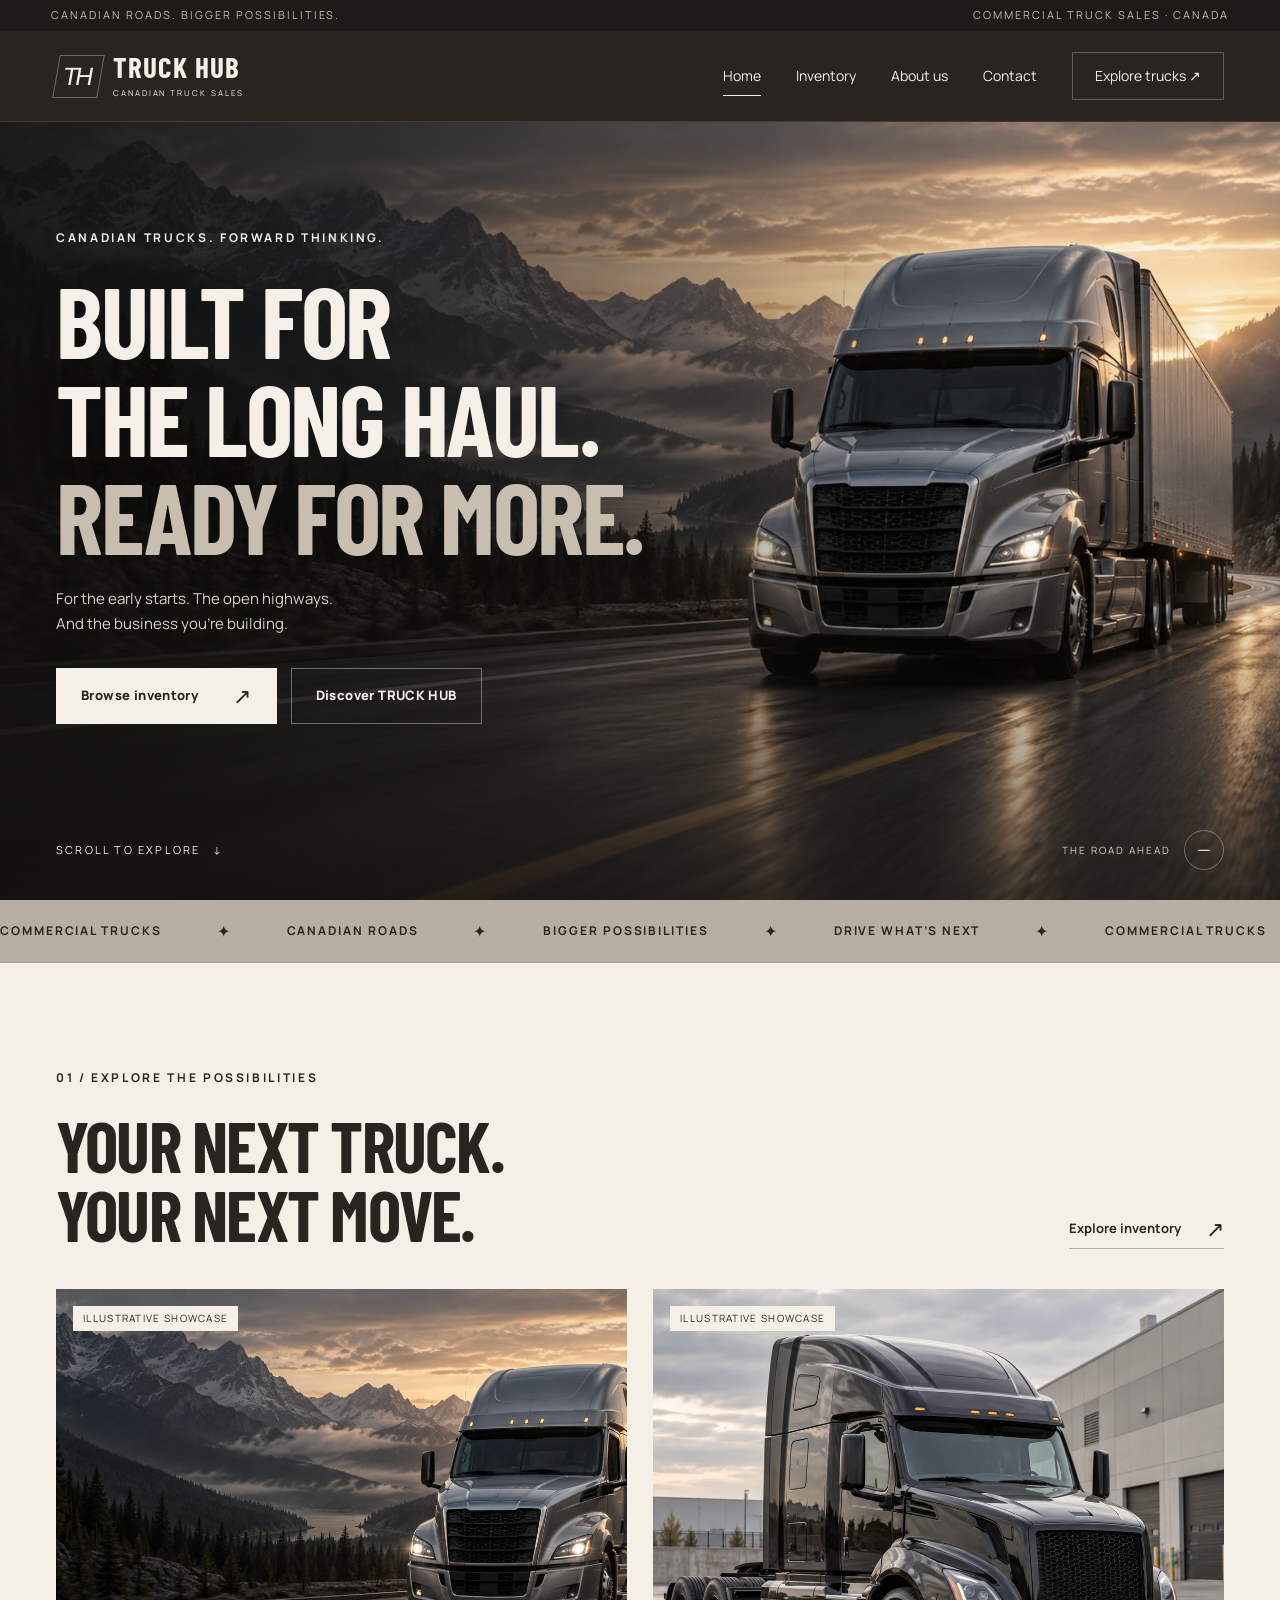
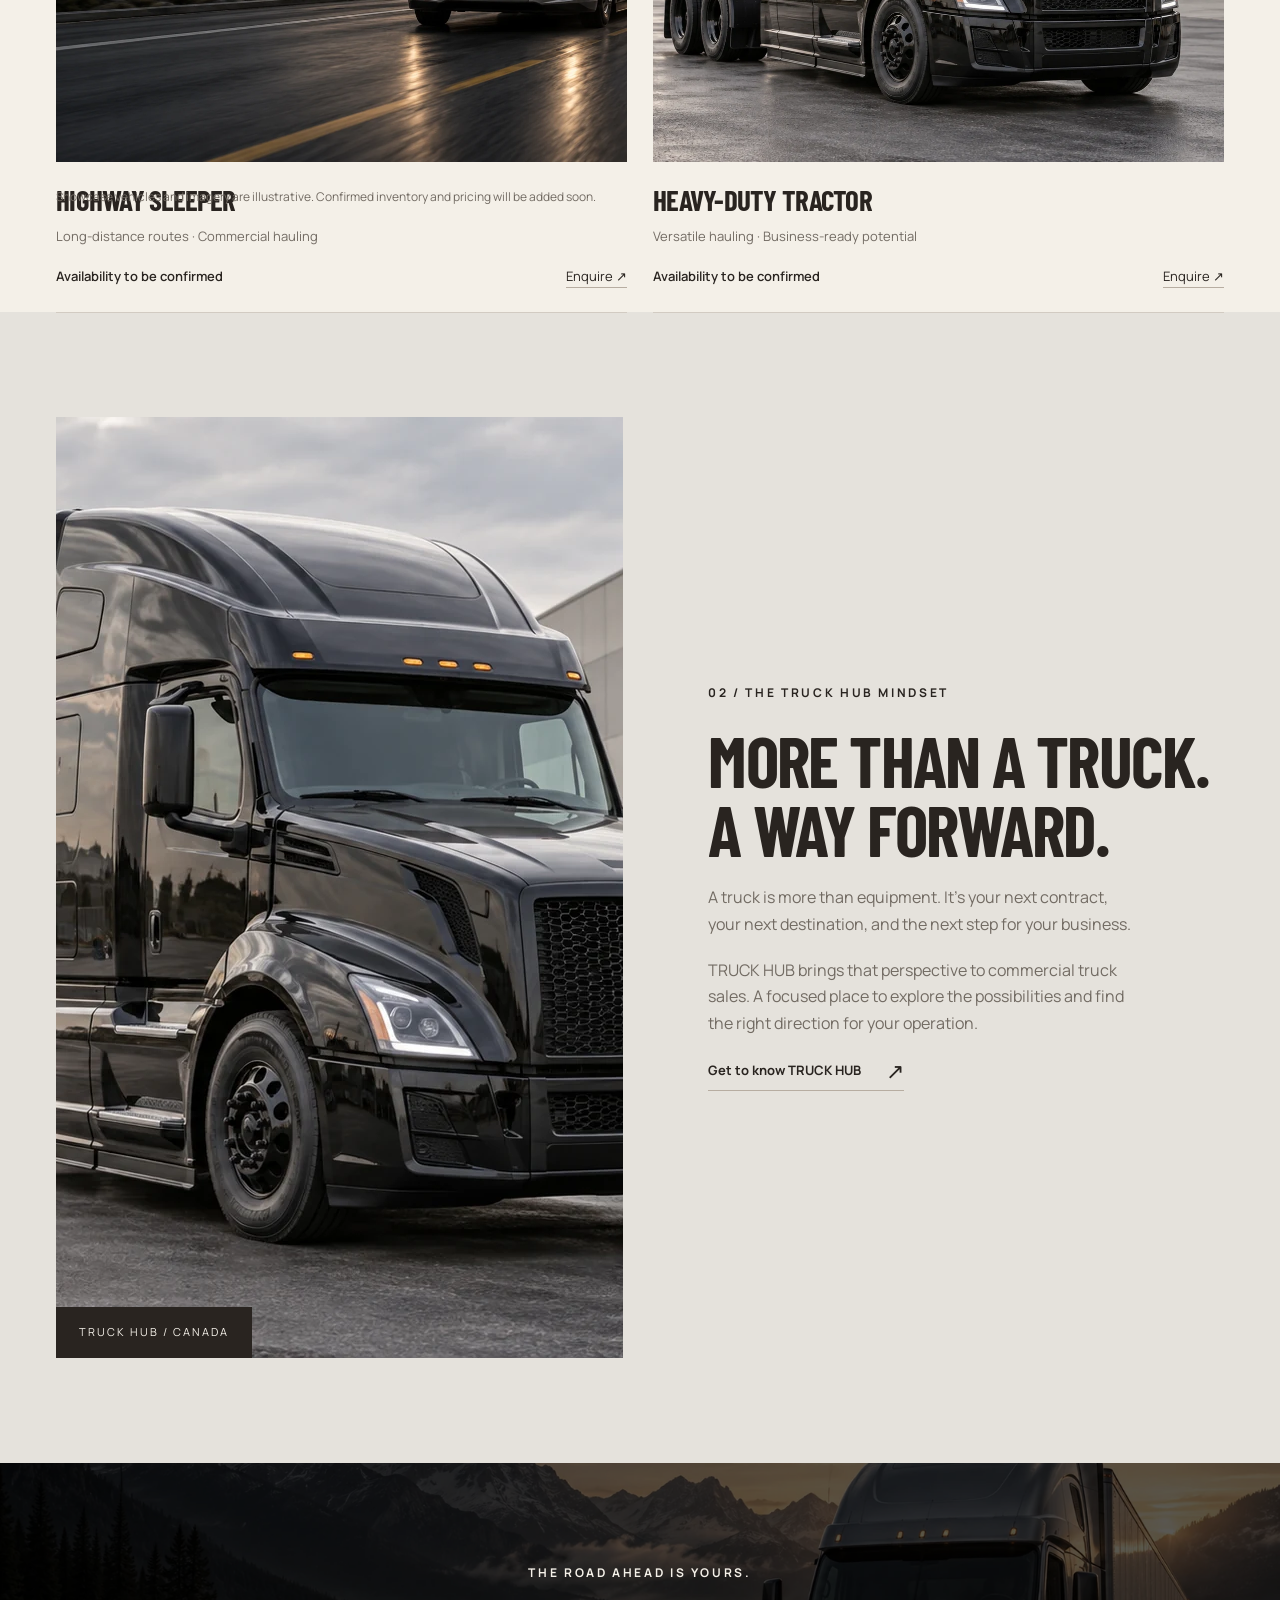
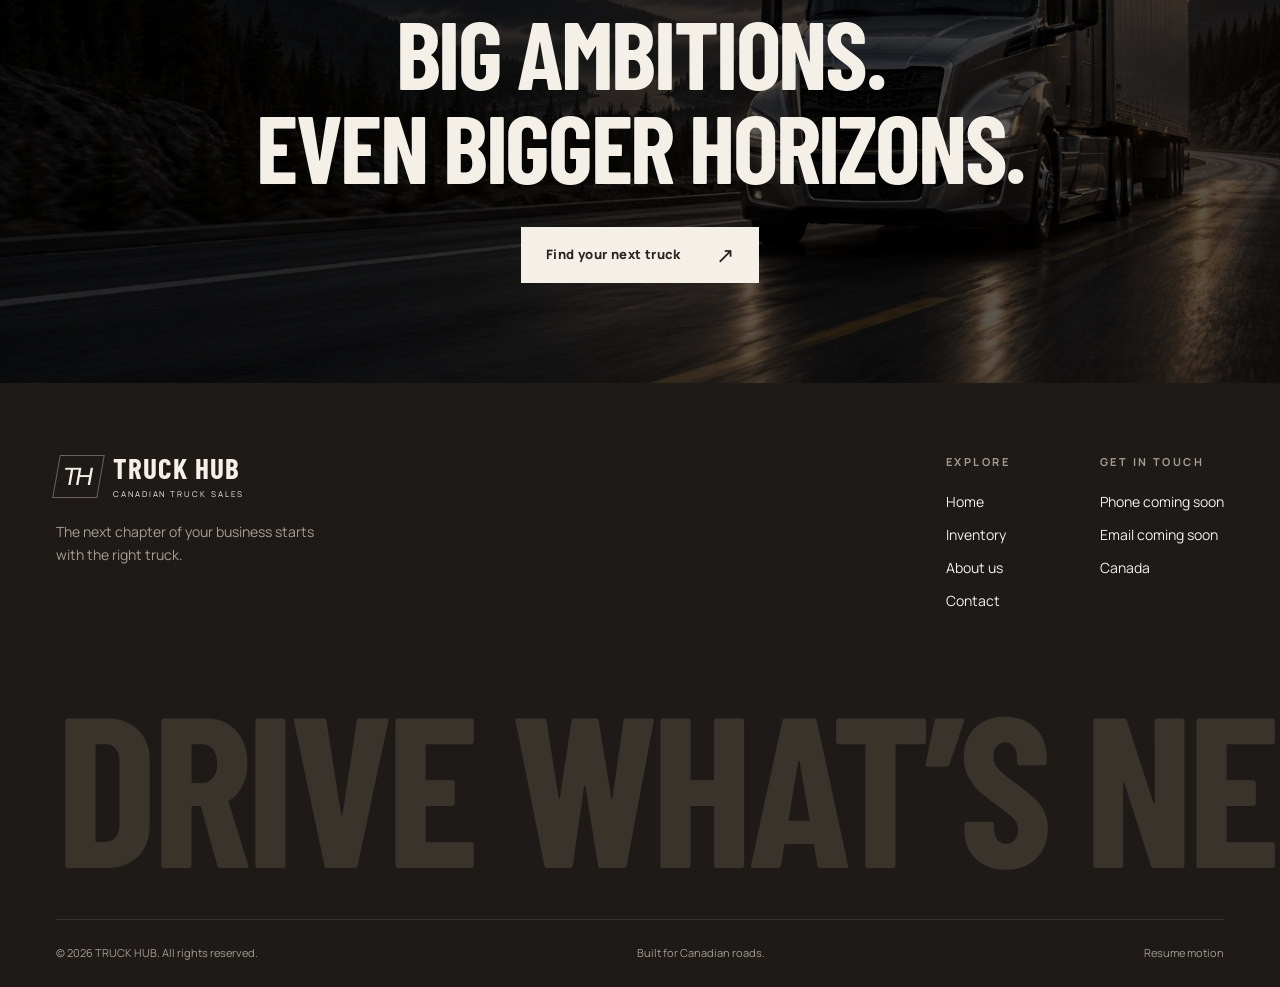
==== index.html @ 4e47bf0e "Add files via upload" ====
<!doctype html><html lang="en-CA"><head><meta charset="utf-8"><meta name="viewport" content="width=device-width,initial-scale=1"><meta name="theme-color" content="#292420"><meta name="description" content="TRUCK HUB — Canadian commercial truck sales. Explore trucks for your next chapter on the road."><title>Built for the long haul | TRUCK HUB Canada</title><link rel="icon" href="assets/favicon.svg" type="image/svg+xml"><link rel="stylesheet" href="assets/styles.css"><script src="assets/config.js" defer></script><script src="assets/app.js" defer></script></head><body><a class="skip" href="#main">Skip to content</a><div class="topbar"><span>Canadian roads. Bigger possibilities.</span><span>Commercial truck sales · Canada</span></div><header class="site-header"><div class="wrap nav-inner"><a href="index.html" class="logo" aria-label="TRUCK HUB home"><span class="monogram" aria-hidden="true">TH</span><span><span class="brand-name">TRUCK HUB</span><span class="brand-caption">CANADIAN TRUCK SALES</span></span></a><nav class="desktop-nav" aria-label="Main navigation"><a href="index.html" aria-current="page">Home</a><a href="inventory.html">Inventory</a><a href="about.html">About us</a><a href="contact.html">Contact</a><a class="nav-cta" href="inventory.html">Explore trucks <span aria-hidden="true">↗</span></a></nav><button class="menu-toggle" aria-expanded="false" aria-controls="mobile-nav">Menu ☰</button><nav id="mobile-nav" class="mobile-nav" aria-label="Mobile navigation"><a href="index.html" aria-current="page">Home</a><a href="inventory.html">Inventory</a><a href="about.html">About us</a><a href="contact.html">Contact</a></nav></div></header><main id="main"><section class="hero" aria-label="TRUCK HUB cinematic showcase"><div class="hero-media"><img class="hero-poster" src="assets/hero.webp" alt="" fetchpriority="high" width="1672" height="941"><video id="hero-video" class="hero-video" autoplay muted loop playsinline preload="none" poster="assets/hero.webp" data-src="assets/truck-hero.mp4" aria-label="Commercial truck driving along a mountain highway"></video></div><div class="wrap hero-content"><span class="eyebrow">Canadian trucks. Forward thinking.</span><h1>Built for<br>the long haul.<span>Ready for more.</span></h1><p class="hero-copy">For the early starts. The open highways.<br>And the business you’re building.</p><div class="actions"><a href="inventory.html" class="btn light">Browse inventory <span class="arrow" aria-hidden="true">↗</span></a><a href="about.html" class="btn outline">Discover TRUCK HUB</a></div></div><div class="wrap hero-bottom"><a href="#inventory" class="caption">Scroll to explore &nbsp; ↓</a><div class="slider-controls"><span class="video-caption">THE ROAD AHEAD</span><button class="round" id="pause-video" aria-label="Pause hero video" aria-pressed="false">Ⅱ</button></div></div></section><div class="ticker" aria-label="Commercial trucks. Canadian roads. Your next chapter."><div class="ticker-track" aria-hidden="true"><span>Commercial trucks <b>✦</b> Canadian roads <b>✦</b> Bigger possibilities <b>✦</b> Drive what’s next <b>✦</b></span><span>Commercial trucks <b>✦</b> Canadian roads <b>✦</b> Bigger possibilities <b>✦</b> Drive what’s next <b>✦</b></span><span>Commercial trucks <b>✦</b> Canadian roads <b>✦</b> Bigger possibilities <b>✦</b> Drive what’s next <b>✦</b></span><span>Commercial trucks <b>✦</b> Canadian roads <b>✦</b> Bigger possibilities <b>✦</b> Drive what’s next <b>✦</b></span></div></div><section class="section" id="inventory"><div class="wrap"><div class="section-heading reveal"><div><span class="eyebrow">01 / Explore the possibilities</span><h2>Your next truck.<br>Your next move.</h2></div><a class="text-link" href="inventory.html">Explore inventory <span class="arrow">↗</span></a></div><div class="cards home-cards"><article class="truck-card reveal" data-type="sleeper"><a href="contact.html?interest=sleeper" class="card-photo" aria-label="Enquire about Highway sleeper"><img src="assets/hero.webp" alt="Illustrative highway sleeper" loading="lazy" width="1672" height="941"><span class="card-badge">Illustrative showcase</span></a><div class="card-content"><h3>Highway sleeper</h3><p>Long-distance routes · Commercial hauling</p><div class="card-foot"><strong>Availability to be confirmed</strong><a href="contact.html?interest=sleeper">Enquire <span aria-hidden="true">↗</span></a></div></div></article><article class="truck-card reveal" data-type="tractor"><a href="contact.html?interest=tractor" class="card-photo" aria-label="Enquire about Heavy-duty tractor"><img src="assets/yard.webp" alt="Illustrative heavy-duty tractor" loading="lazy" width="1672" height="941"><span class="card-badge">Illustrative showcase</span></a><div class="card-content"><h3>Heavy-duty tractor</h3><p>Versatile hauling · Business-ready potential</p><div class="card-foot"><strong>Availability to be confirmed</strong><a href="contact.html?interest=tractor">Enquire <span aria-hidden="true">↗</span></a></div></div></article></div><p class="note">Showcase vehicles and imagery are illustrative. Confirmed inventory and pricing will be added soon.</p></div></section><section class="section story"><div class="wrap story-grid"><div class="story-image reveal"><img src="assets/yard.webp" alt="Black commercial tractor in a Canadian industrial setting" loading="lazy" width="1672" height="941"><span class="vertical-label">TRUCK HUB / CANADA</span></div><div class="story-copy reveal"><span class="eyebrow">02 / The TRUCK HUB mindset</span><h2>More than a truck.<br>A way forward.</h2><p>A truck is more than equipment. It’s your next contract, your next destination, and the next step for your business.</p><p>TRUCK HUB brings that perspective to commercial truck sales. A focused place to explore the possibilities and find the right direction for your operation.</p><a href="about.html" class="text-link">Get to know TRUCK HUB <span class="arrow">↗</span></a></div></div></section><section class="statement"><img src="assets/hero.webp" alt="" loading="lazy" width="1672" height="941"><div class="wrap statement-content reveal"><span class="eyebrow">The road ahead is yours.</span><h2>Big ambitions.<br>Even bigger horizons.</h2><a href="inventory.html" class="btn light">Find your next truck <span class="arrow" aria-hidden="true">↗</span></a></div></section></main><footer class="site-footer"><div class="wrap"><div class="footer-top"><div class="footer-brand"><a href="index.html" class="logo" aria-label="TRUCK HUB home"><span class="monogram" aria-hidden="true">TH</span><span><span class="brand-name">TRUCK HUB</span><span class="brand-caption">CANADIAN TRUCK SALES</span></span></a><p>The next chapter of your business starts with the right truck.</p></div><div class="footer-links"><div><span class="eyebrow">Explore</span><a href="index.html" aria-current="page">Home</a><a href="inventory.html">Inventory</a><a href="about.html">About us</a><a href="contact.html">Contact</a></div><div><span class="eyebrow">Get in touch</span><span data-contact="phone">Phone coming soon</span><span data-contact="email">Email coming soon</span><span>Canada</span></div></div></div><div class="footer-wordmark" aria-hidden="true">DRIVE WHAT’S NEXT.</div><div class="footer-bottom"><span>© 2026 TRUCK HUB. All rights reserved.</span><span>Built for Canadian roads.</span><button class="motion-setting" type="button" style="background:none;border:0;color:inherit;padding:0;font:inherit;cursor:pointer" aria-pressed="false">Pause motion</button></div></div></footer><button class="back-top" aria-label="Back to top">↑</button></body></html>
---- assets/styles.css ----
@import url('https://fonts.googleapis.com/css2?family=Barlow+Condensed:wght@500;600;700;800&family=Manrope:wght@400;500;600;700;800&display=swap');
:root{--cream:#f4f0e8;--greige:#b7ada1;--dark:#292420;--black:#1d1a17;--grey:#e5e2dc;--muted:#726b63;--line:#d2cbc2}*{box-sizing:border-box}html{scroll-behavior:smooth;scroll-padding-top:90px}body{margin:0;background:var(--cream);color:var(--dark);font:16px/1.65 Manrope,Arial,sans-serif}body.menu-open{overflow:hidden}a{color:inherit;text-decoration:none}button,input,select{font:inherit}button,a,select{ -webkit-tap-highlight-color:transparent}button{cursor:pointer}img{display:block;width:100%;object-fit:cover}::selection{background:var(--greige);color:var(--black)}:focus-visible{outline:3px solid #a98b61;outline-offset:5px}.skip{position:fixed;top:-80px;z-index:100;background:var(--cream);padding:15px}.skip:focus{top:0}.wrap{max-width:1440px;width:calc(100% - 112px);margin:auto}.eyebrow{text-transform:uppercase;letter-spacing:.22em;font-size:12px;font-weight:700;display:block;margin-bottom:23px}.display,h1,h2,h3{font-family:'Barlow Condensed','Arial Narrow',Impact,sans-serif;line-height:.98;font-weight:700;text-transform:uppercase;letter-spacing:-.025em;margin:0}h1{font-size:clamp(64px,7.8vw,126px)}h2{font-size:clamp(48px,5.5vw,82px)}h3{font-size:32px}p{margin:20px 0;color:var(--muted)}.topbar{background:var(--black);color:#c6bdb2;height:31px;display:flex;align-items:center;justify-content:space-between;padding:0 4%;font-size:11px;letter-spacing:.18em;text-transform:uppercase}.site-header{position:sticky;top:0;z-index:30;background:var(--dark);color:var(--cream);height:91px;transition:height .35s,box-shadow .35s;border-bottom:1px solid #ffffff1c}.site-header.compact{height:72px;box-shadow:0 8px 25px #0002}.nav-inner{height:100%;display:flex;align-items:center;justify-content:space-between;gap:32px}.logo{display:flex;gap:12px;align-items:center;flex-shrink:0}.monogram{display:grid;place-items:center;width:45px;height:43px;border:1px solid #b7ada180;transform:skew(-10deg);font-family:Impact,sans-serif;font-size:25px;letter-spacing:-3px;padding-right:3px}.brand-name{display:block;font-family:'Barlow Condensed',Impact,sans-serif;font-size:29px;line-height:1;font-weight:700;letter-spacing:.04em}.brand-caption{display:block;font-size:8px;letter-spacing:.24em;margin-top:5px}.desktop-nav{display:flex;gap:35px;align-items:center;height:100%}.desktop-nav>a{font-size:14px;position:relative;padding:12px 0}.desktop-nav>a:after{content:'';position:absolute;bottom:4px;left:0;width:0;height:1px;background:var(--cream);transition:width .25s}.desktop-nav>a:hover:after,.desktop-nav>a[aria-current=page]:after{width:100%}.nav-cta{border:1px solid #b7ada16b;padding:11px 22px!important}.menu-toggle{display:none;background:none;color:inherit;border:1px solid #ffffff40;padding:8px 13px}.mobile-nav{display:none}.hero{height:calc(100svh - 122px);min-height:650px;max-height:1000px;position:relative;background:var(--black);color:var(--cream);overflow:hidden}.hero-media{position:absolute;inset:0;overflow:hidden}.hero-image{position:absolute;inset:0;height:100%;object-position:65% 50%;opacity:0;transform:scale(1.04);transition:opacity 1.6s ease;animation:cinema 16s ease-in-out infinite alternate}.hero-image.active{opacity:1}.hero-image:nth-child(2){animation-direction:alternate-reverse}.hero:after{content:'';position:absolute;inset:0;background:linear-gradient(90deg,rgba(17,16,14,.86),rgba(20,18,16,.42) 48%,rgba(20,18,16,.02) 80%),linear-gradient(0deg,#1d1a17a8,transparent 40%);pointer-events:none}.hero-content{position:relative;z-index:2;height:100%;display:flex;flex-direction:column;justify-content:center;padding-bottom:70px;pointer-events:none}.hero-content a{pointer-events:auto}.hero h1{max-width:820px;text-shadow:0 2px 35px #0002}.hero h1 span{display:block;color:#c8beb0}.hero-copy{max-width:405px;color:#d9d2c9;font-size:15px;margin-top:23px;margin-bottom:31px}.actions{display:flex;gap:14px;flex-wrap:wrap}.btn{display:inline-flex;align-items:center;justify-content:space-between;gap:35px;padding:16px 24px;font-size:13px;font-weight:800;letter-spacing:.03em;background:var(--dark);color:var(--cream);border:1px solid var(--dark);transition:background .25s,transform .25s}.btn:hover{background:#4a4138;transform:translateY(-2px)}.btn.light{background:var(--cream);color:var(--dark);border-color:var(--cream)}.btn.light:hover{background:var(--greige)}.btn.outline{background:transparent;border-color:#ffffff60;color:var(--cream)}.btn.outline-dark{background:transparent;color:var(--dark);border-color:var(--line)}.arrow{font-size:22px;line-height:1;font-weight:400}.hero-bottom{position:absolute;z-index:3;bottom:30px;left:0;right:0;display:flex;justify-content:space-between;align-items:center}.hero-bottom .caption{font-size:11px;letter-spacing:.2em;text-transform:uppercase}.slider-controls{display:flex;gap:13px;align-items:center;font-size:12px}.round{width:40px;height:40px;background:transparent;border:1px solid #ffffff55;color:inherit;border-radius:50%;font-size:18px;display:grid;place-items:center}.round:hover{background:#ffffff20}.slide-progress{width:64px;height:2px;background:#ffffff40}.slide-progress span{display:block;width:50%;height:100%;background:var(--cream);transition:transform 1s}.ticker{overflow:hidden;background:var(--greige);border-bottom:1px solid #0001;padding:18px 0}.ticker-track{width:max-content;display:flex;gap:55px;animation:ticker 35s linear infinite;font-size:12px;font-weight:700;letter-spacing:.16em;text-transform:uppercase}.ticker-track span{display:flex;align-items:center;gap:55px}.ticker-track b{font-size:16px;font-weight:400}.section{padding:105px 0}.section-heading{display:flex;justify-content:space-between;align-items:end;gap:35px;margin-bottom:40px}.section-heading p{max-width:340px;margin:0}.text-link{font-size:13px;font-weight:700;display:inline-flex;gap:25px;align-items:center;border-bottom:1px solid var(--greige);padding-bottom:8px}.inventory-tools{display:flex;justify-content:space-between;gap:20px;align-items:center;margin:35px 0}.pills{display:flex;gap:8px;flex-wrap:wrap}.pill{border:1px solid var(--line);padding:9px 18px;background:transparent;border-radius:24px;font-size:13px;color:var(--dark)}.pill.active,.pill:hover{background:var(--dark);color:var(--cream);border-color:var(--dark)}.cards{display:grid;grid-template-columns:repeat(3,1fr);gap:26px}.truck-card{min-width:0}.card-photo{aspect-ratio:1.45;position:relative;overflow:hidden;background:var(--grey)}.card-photo img{height:100%;transition:transform .7s}.truck-card:hover img{transform:scale(1.05)}.card-badge{position:absolute;top:17px;left:17px;background:var(--cream);font-size:10px;letter-spacing:.13em;padding:4px 10px;text-transform:uppercase}.card-content{padding:24px 0;border-bottom:1px solid var(--line)}.card-content h3{font-size:29px}.card-content p{font-size:13px;margin:12px 0 18px}.card-foot{display:flex;justify-content:space-between;align-items:center;gap:10px;font-size:13px}.card-foot strong{font-weight:600}.card-foot a{border-bottom:1px solid var(--greige)}.note{font-size:12px;color:var(--muted);margin:25px 0 0}.story{background:var(--grey)}.story-grid{display:grid;grid-template-columns:1.1fr 1fr;gap:85px;align-items:center}.story-image{position:relative}.story-image img{aspect-ratio:1.13}.vertical-label{position:absolute;bottom:0;left:0;padding:16px 23px;background:var(--dark);color:var(--cream);font-size:11px;letter-spacing:.18em}.story-copy p{max-width:430px}.principles{display:grid;grid-template-columns:repeat(3,1fr);gap:50px;margin-top:65px}.principle{border-top:1px solid var(--greige);padding-top:25px}.principle small{font-size:12px;color:var(--muted)}.principle h3{font-size:29px;margin-top:24px}.principle p{font-size:14px;max-width:330px}.statement{position:relative;overflow:hidden;min-height:470px;display:flex;align-items:center;background:var(--black);color:var(--cream)}.statement img{position:absolute;inset:0;height:100%;object-position:50% 65%;filter:brightness(.35)}.statement-content{position:relative;z-index:1;text-align:center;padding:100px 0}.statement h2{font-size:clamp(52px,7.5vw,110px)}.statement .btn{margin-top:33px}.site-footer{background:var(--black);color:var(--cream);padding:70px 0 25px}.footer-top{display:flex;justify-content:space-between;gap:55px;padding-bottom:55px}.footer-brand p{color:#a69d91;max-width:280px;font-size:14px}.footer-links{display:flex;gap:90px}.footer-links div{display:flex;flex-direction:column;gap:10px;font-size:14px}.footer-links .eyebrow{color:#a69d91;margin-bottom:9px;font-size:11px}.footer-links a:hover{color:var(--greige)}.footer-bottom{border-top:1px solid #ffffff1c;padding-top:24px;display:flex;justify-content:space-between;color:#a69d91;font-size:11px;gap:20px}.footer-wordmark{font-family:'Barlow Condensed',Impact,sans-serif;font-size:clamp(75px,16.7vw,260px);font-weight:700;letter-spacing:-.03em;line-height:.85;margin:25px 0 45px;color:#39332c;white-space:nowrap}.page-intro{background:var(--dark);color:var(--cream);padding:80px 0 75px}.page-intro p{max-width:560px;color:#c5bcb1}.crumb{font-size:12px;margin-bottom:35px;color:#b7ada1;display:flex;gap:12px}.page-intro h1{font-size:clamp(65px,7vw,105px)}.intro-row{display:flex;justify-content:space-between;align-items:end}.intro-row .index-number{font-size:70px;font-family:'Barlow Condensed',Impact,sans-serif;color:#5a5148;line-height:1}.filter-form{display:flex;gap:16px;flex-wrap:wrap;padding:24px;background:var(--grey);margin-bottom:30px}.field{display:flex;flex-direction:column;gap:8px;flex:1;min-width:170px}.field label{font-size:11px;letter-spacing:.12em;text-transform:uppercase;font-weight:700}.field select,.field input{border:1px solid var(--line);background:var(--cream);color:var(--dark);height:48px;padding:0 12px;width:100%;border-radius:0;font-size:14px}.count{font-size:13px;color:var(--muted)}.empty{padding:70px 30px;text-align:center;background:var(--grey);grid-column:1/-1}.empty p{margin-bottom:25px}.contact-grid{display:grid;grid-template-columns:1fr 1fr;gap:100px}.contact-list{border-top:1px solid var(--line)}.contact-item{padding:25px 0;border-bottom:1px solid var(--line);display:flex;justify-content:space-between;gap:25px}.contact-item span{font-size:13px;color:var(--muted)}.contact-item strong{font-size:14px;font-weight:500}.contact-feature{background:var(--grey);padding:40px;margin-top:35px}.contact-feature h3{margin-bottom:15px}.contact-feature p{font-size:14px}.contact-photo{height:400px;margin-top:60px}.contact-intro p{max-width:450px}.reveal{opacity:1}.js .reveal{opacity:0;transform:translateY(28px);transition:opacity .8s ease,transform .8s ease}.js .reveal.visible{opacity:1;transform:none}.back-top{position:fixed;right:22px;bottom:22px;z-index:15;background:var(--dark);border:1px solid var(--greige);color:var(--cream);width:42px;height:42px;opacity:0;pointer-events:none;transition:opacity .3s}.back-top.shown{opacity:1;pointer-events:auto}[hidden]{display:none!important}body.motion-paused *{animation-play-state:paused!important}@keyframes cinema{from{transform:scale(1.035) translateX(0)}to{transform:scale(1.13) translateX(-1.5%)}}@keyframes ticker{to{transform:translateX(-50%)}}
@media(min-width:1600px){.hero h1{max-width:900px}}@media(max-width:1050px){.wrap{width:calc(100% - 64px)}.desktop-nav{gap:22px}.story-grid{gap:40px}.contact-grid{gap:50px}.hero{min-height:650px}.hero h1{font-size:90px}.cards{gap:18px}.footer-links{gap:50px}.brand-name{font-size:26px}}
@media(max-width:760px){.wrap{width:calc(100% - 40px)}.topbar{height:27px;justify-content:center;font-size:9px;letter-spacing:.14em}.topbar span:last-child{display:none}.site-header{height:77px}.site-header.compact{height:65px}.brand-name{font-size:27px}.monogram{width:37px;height:36px;font-size:23px}.desktop-nav{display:none}.menu-toggle{display:block}.mobile-nav.open{display:flex;position:fixed;inset:0;top:104px;background:var(--dark);color:var(--cream);padding:45px 25px;flex-direction:column;gap:16px;z-index:29}.site-header.compact .mobile-nav.open{top:65px}.mobile-nav a{font-family:'Barlow Condensed',Impact,sans-serif;font-size:46px;line-height:1.5;text-transform:uppercase;border-bottom:1px solid #ffffff25}.hero{height:calc(100svh - 104px);min-height:660px;max-height:900px}.hero:after{background:linear-gradient(180deg,#14120fc2,transparent 65%),linear-gradient(90deg,#14120f88,transparent),linear-gradient(0deg,#14120fbb,transparent 25%)}.hero-image{object-position:67% 50%}.hero-content{justify-content:flex-start;padding-top:50px;padding-bottom:0}.hero h1{font-size:clamp(57px,12.7vw,86px);max-width:540px}.hero .eyebrow{font-size:10px;margin-bottom:19px;letter-spacing:.2em}.hero-copy{font-size:13px;max-width:285px;margin:18px 0 23px;color:#e1dbd3}.btn{font-size:12px;padding:13px 17px;gap:23px}.hero-bottom{bottom:22px}.hero-bottom .caption{font-size:9px;max-width:135px}.slider-controls{gap:10px}.slide-progress{width:35px}.round{width:34px;height:34px}.ticker{padding:15px 0}.ticker-track{font-size:10px}.section{padding:65px 0}.section-heading{align-items:start;gap:24px;flex-direction:column;margin-bottom:30px}.section-heading h2{font-size:53px}.section-heading p{font-size:14px}.inventory-tools{align-items:start;flex-direction:column;gap:16px}.pills{gap:7px}.pill{font-size:12px;padding:8px 14px}.cards{grid-template-columns:1fr;gap:30px}.card-photo{aspect-ratio:1.5}.card-content{padding:20px 0}.card-content h3{font-size:30px}.story-grid{grid-template-columns:1fr;gap:45px}.story-image img{aspect-ratio:1.15}.story-copy h2{font-size:55px}.story-copy p{font-size:14px}.principles{grid-template-columns:1fr;gap:20px;margin-top:45px}.principle h3{margin-top:13px}.principle p{max-width:none;margin:13px 0}.statement{min-height:380px}.statement-content{padding:65px 0}.statement h2{font-size:59px}.site-footer{padding-top:50px}.footer-top{flex-direction:column;gap:35px;padding-bottom:25px}.footer-links{gap:55px}.footer-links div{font-size:13px}.footer-bottom{font-size:10px;flex-direction:column;gap:9px}.footer-wordmark{margin:30px 0;font-size:17vw}.page-intro{padding:40px 0 45px}.page-intro h1{font-size:65px}.page-intro p{font-size:14px}.intro-row .index-number{font-size:50px}.crumb{margin-bottom:28px}.filter-form{padding:18px;gap:15px}.field{min-width:125px}.field:first-child{flex-basis:100%}.contact-grid{grid-template-columns:1fr;gap:40px}.contact-feature{padding:27px}.contact-photo{height:260px;margin-top:40px}.contact-intro h2{font-size:55px}.contact-item strong{font-size:13px}.contact-item{gap:10px}.back-top{right:14px;bottom:14px;width:36px;height:36px}}
@media(prefers-reduced-motion:reduce){html{scroll-behavior:auto}*,*:before,*:after{animation:none!important;transition:none!important}.js .reveal{opacity:1;transform:none}}
.home-cards,.inventory-cards{grid-template-columns:repeat(2,1fr)}.home-cards .card-photo,.inventory-cards .card-photo{aspect-ratio:1.7}@media(max-width:760px){.home-cards,.inventory-cards{grid-template-columns:1fr}.home-cards .card-photo,.inventory-cards .card-photo{aspect-ratio:1.5}}

/* Locally hosted MP4 replaces the still-image slideshow. */
.hero-poster,.hero-video{position:absolute;inset:0;width:100%;height:100%;object-fit:cover;object-position:50% 50%}
.hero-video{opacity:0;transition:opacity .7s ease}.hero-video.ready{opacity:1}.video-caption{font-size:10px;letter-spacing:.2em;color:#ddd3c6}
@media(max-width:760px){.hero-video{object-position:55% center}.hero-poster{object-position:67% center}.video-caption{font-size:9px;letter-spacing:.1em}}
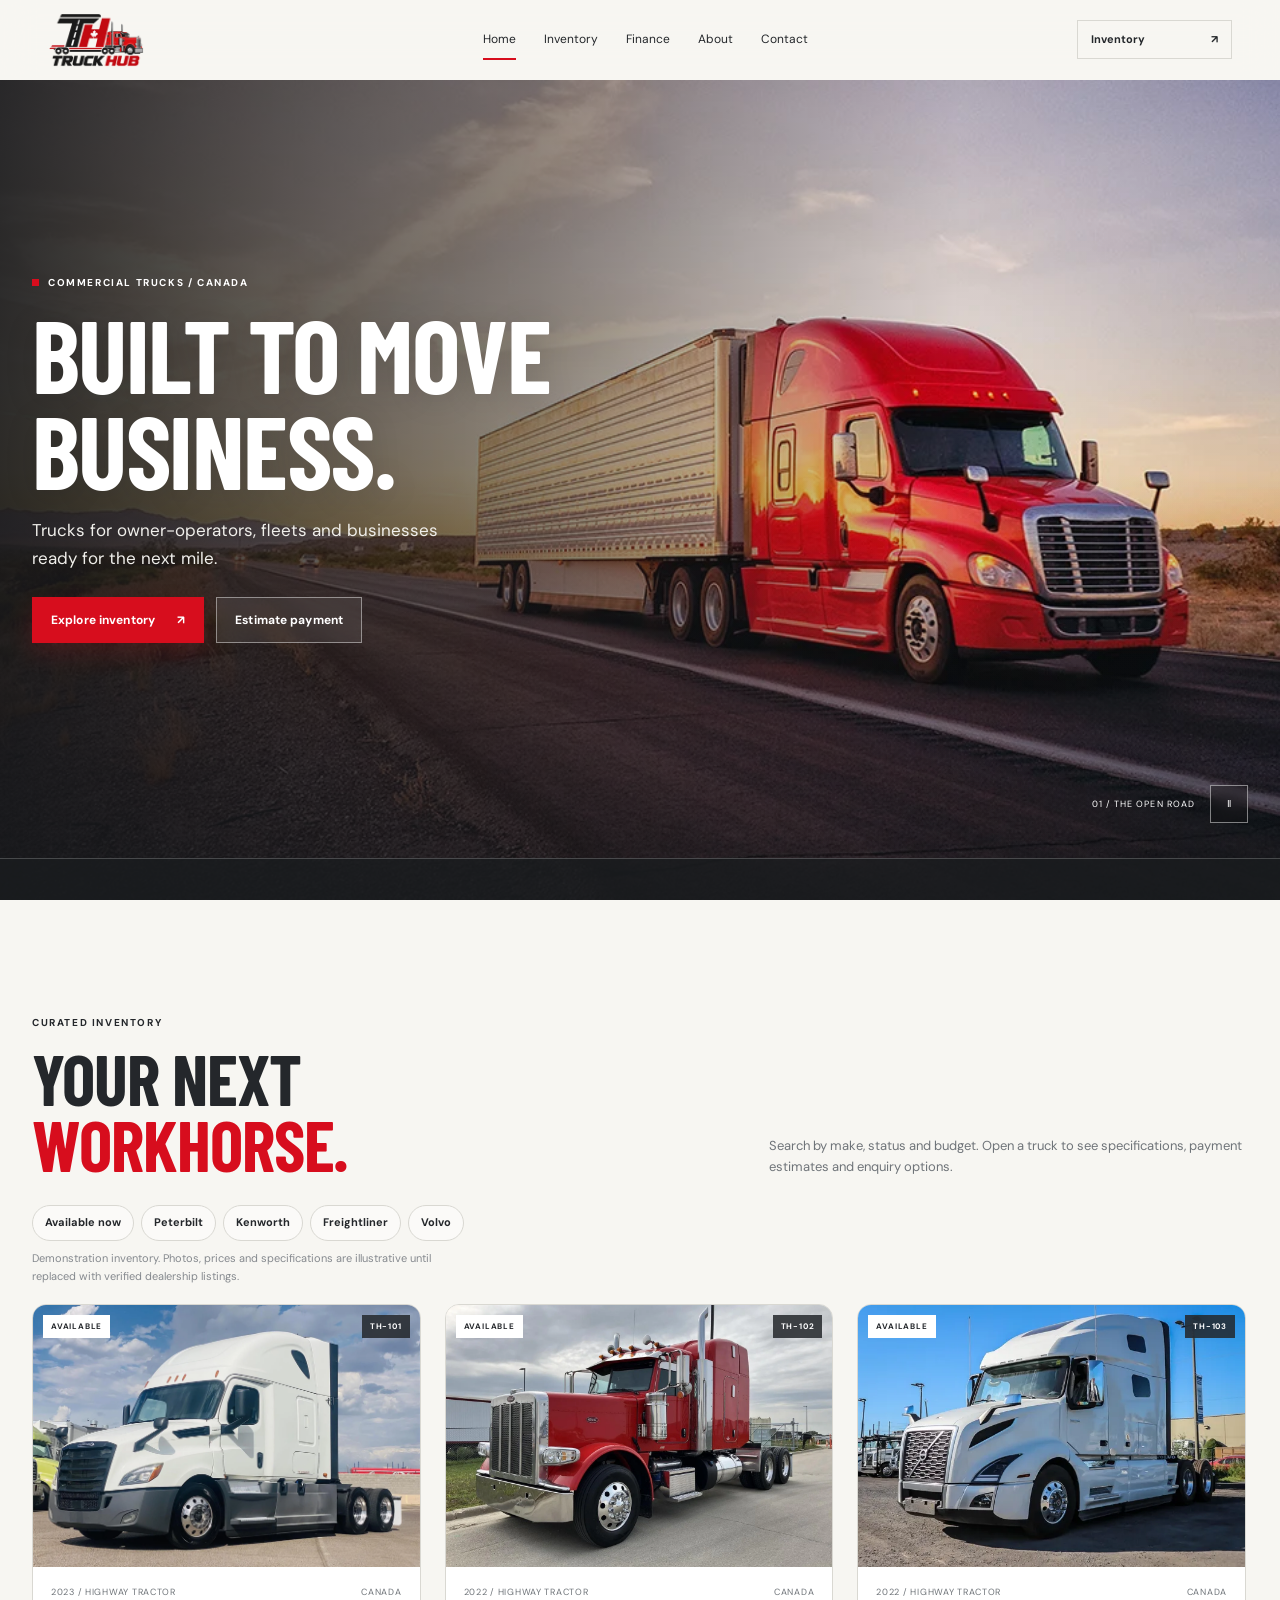
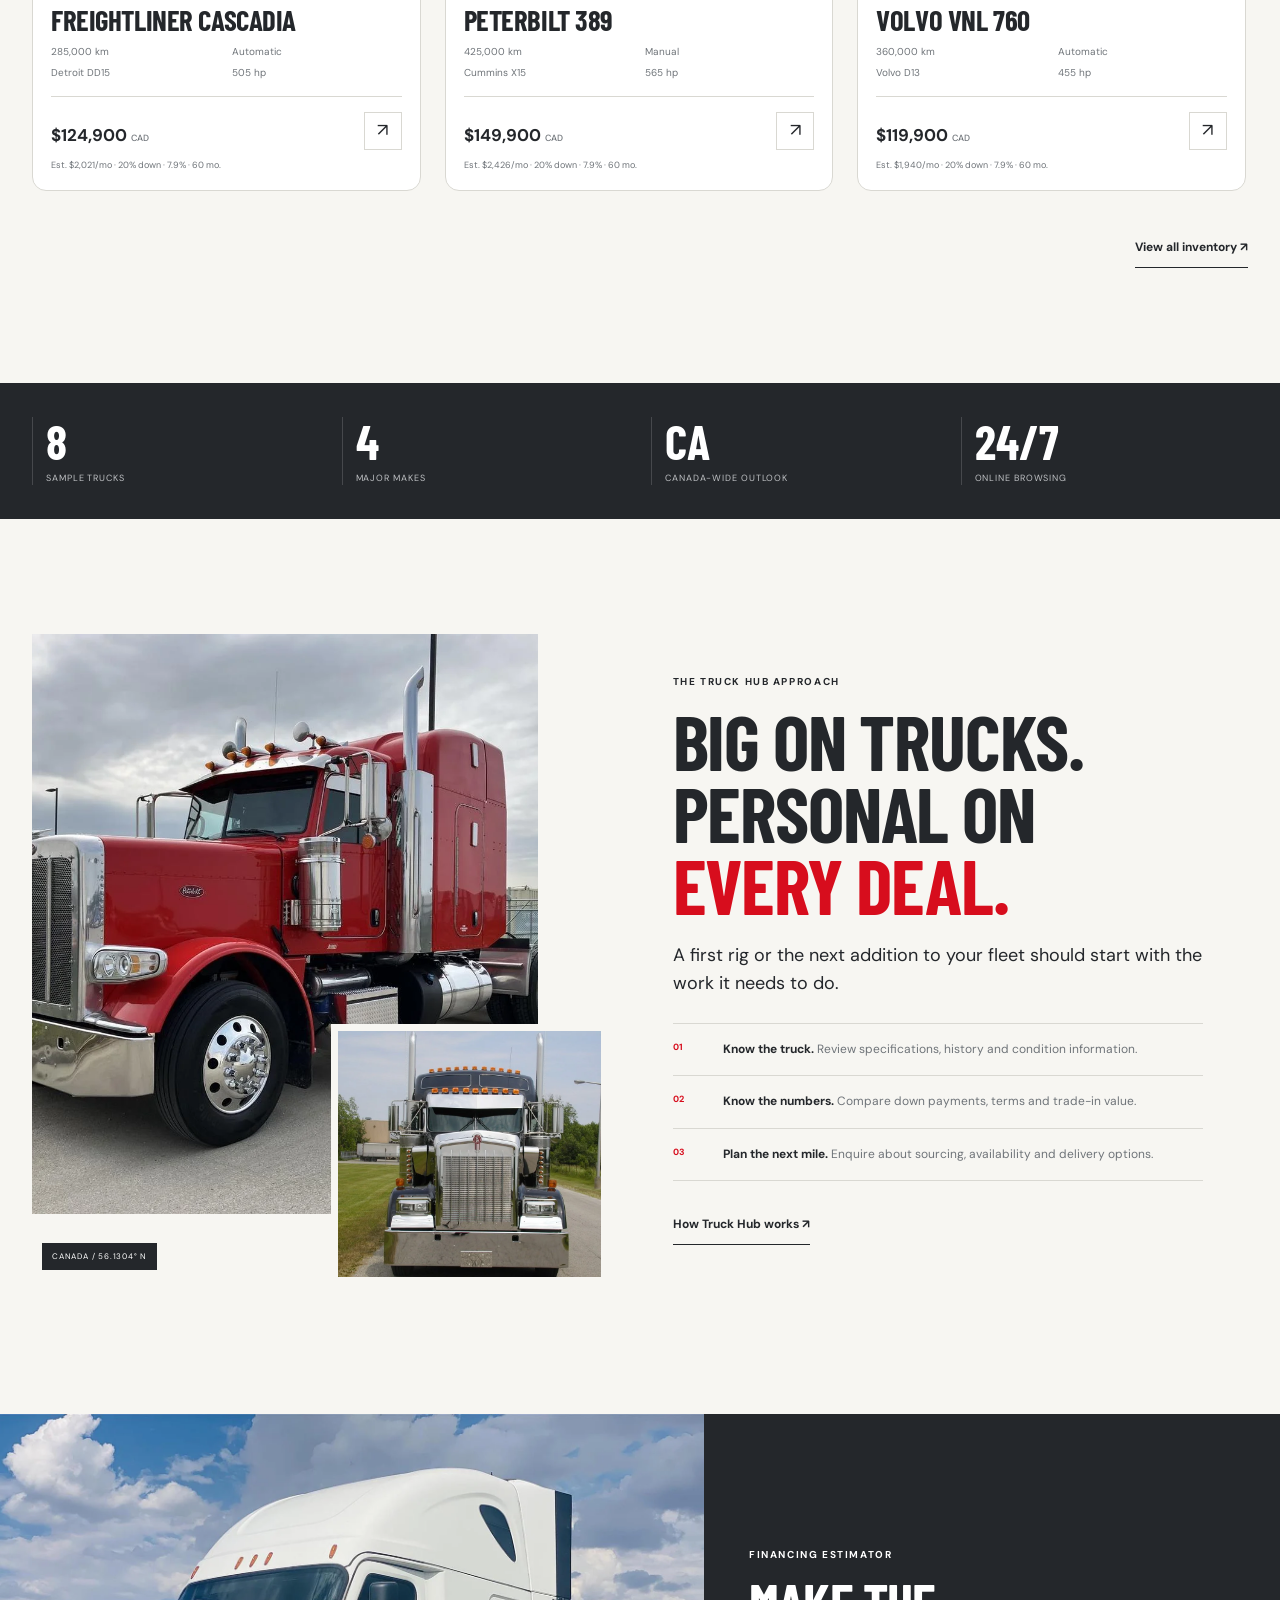
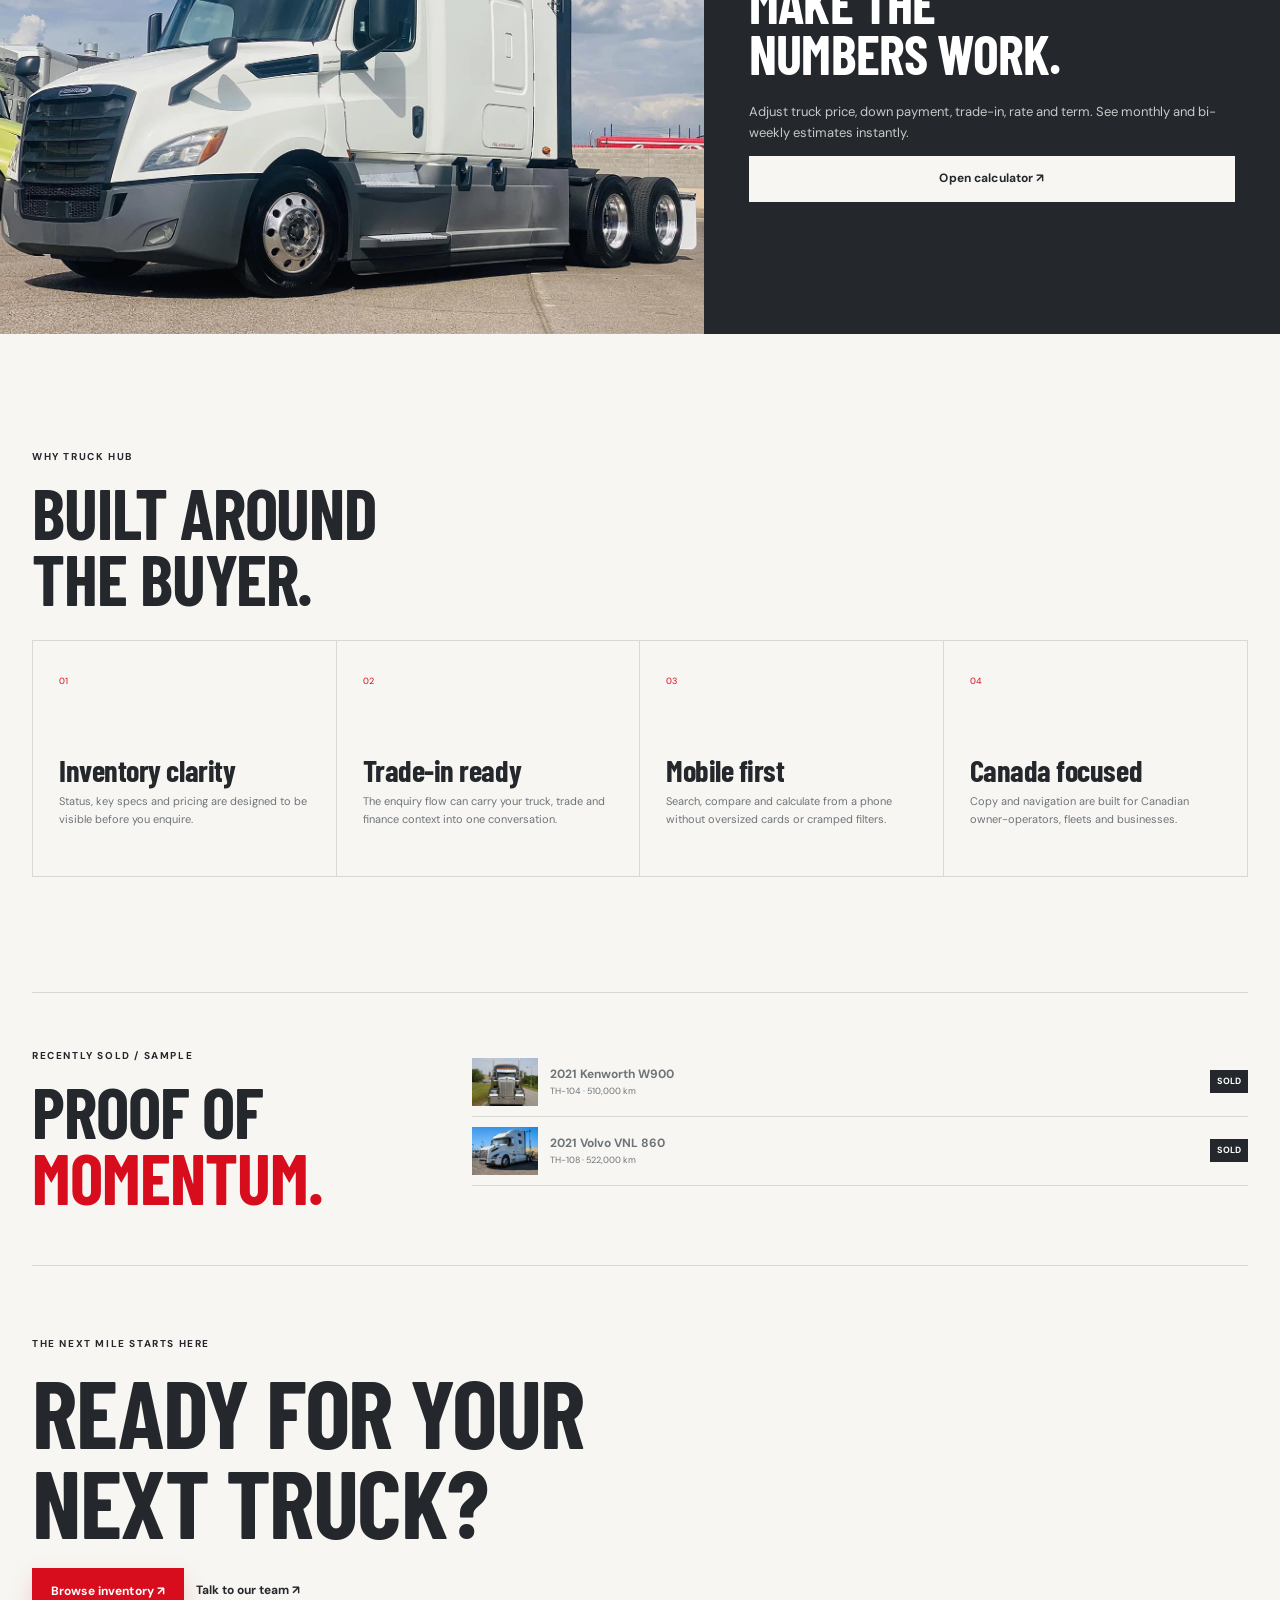
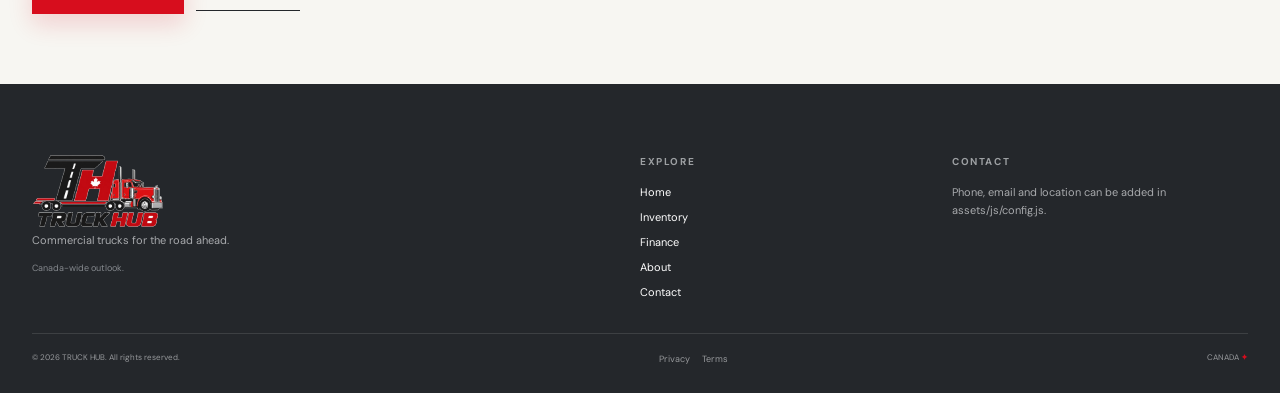
==== commit 57973c23: "Add files via upload" ====
--- a/index.html
+++ b/index.html
@@ -1 +1,112 @@
-<!doctype html><html lang="en-CA"><head><meta charset="utf-8"><meta name="viewport" content="width=device-width,initial-scale=1"><meta name="theme-color" content="#292420"><meta name="description" content="TRUCK HUB — Canadian commercial truck sales. Explore trucks for your next chapter on the road."><title>Built for the long haul | TRUCK HUB Canada</title><link rel="icon" href="assets/favicon.svg" type="image/svg+xml"><link rel="stylesheet" href="assets/styles.css"><script src="assets/config.js" defer></script><script src="assets/app.js" defer></script></head><body><a class="skip" href="#main">Skip to content</a><div class="topbar"><span>Canadian roads. Bigger possibilities.</span><span>Commercial truck sales · Canada</span></div><header class="site-header"><div class="wrap nav-inner"><a href="index.html" class="logo" aria-label="TRUCK HUB home"><span class="monogram" aria-hidden="true">TH</span><span><span class="brand-name">TRUCK HUB</span><span class="brand-caption">CANADIAN TRUCK SALES</span></span></a><nav class="desktop-nav" aria-label="Main navigation"><a href="index.html" aria-current="page">Home</a><a href="inventory.html">Inventory</a><a href="about.html">About us</a><a href="contact.html">Contact</a><a class="nav-cta" href="inventory.html">Explore trucks <span aria-hidden="true">↗</span></a></nav><button class="menu-toggle" aria-expanded="false" aria-controls="mobile-nav">Menu ☰</button><nav id="mobile-nav" class="mobile-nav" aria-label="Mobile navigation"><a href="index.html" aria-current="page">Home</a><a href="inventory.html">Inventory</a><a href="about.html">About us</a><a href="contact.html">Contact</a></nav></div></header><main id="main"><section class="hero" aria-label="TRUCK HUB cinematic showcase"><div class="hero-media"><img class="hero-poster" src="assets/hero.webp" alt="" fetchpriority="high" width="1672" height="941"><video id="hero-video" class="hero-video" autoplay muted loop playsinline preload="none" poster="assets/hero.webp" data-src="assets/truck-hero.mp4" aria-label="Commercial truck driving along a mountain highway"></video></div><div class="wrap hero-content"><span class="eyebrow">Canadian trucks. Forward thinking.</span><h1>Built for<br>the long haul.<span>Ready for more.</span></h1><p class="hero-copy">For the early starts. The open highways.<br>And the business you’re building.</p><div class="actions"><a href="inventory.html" class="btn light">Browse inventory <span class="arrow" aria-hidden="true">↗</span></a><a href="about.html" class="btn outline">Discover TRUCK HUB</a></div></div><div class="wrap hero-bottom"><a href="#inventory" class="caption">Scroll to explore &nbsp; ↓</a><div class="slider-controls"><span class="video-caption">THE ROAD AHEAD</span><button class="round" id="pause-video" aria-label="Pause hero video" aria-pressed="false">Ⅱ</button></div></div></section><div class="ticker" aria-label="Commercial trucks. Canadian roads. Your next chapter."><div class="ticker-track" aria-hidden="true"><span>Commercial trucks <b>✦</b> Canadian roads <b>✦</b> Bigger possibilities <b>✦</b> Drive what’s next <b>✦</b></span><span>Commercial trucks <b>✦</b> Canadian roads <b>✦</b> Bigger possibilities <b>✦</b> Drive what’s next <b>✦</b></span><span>Commercial trucks <b>✦</b> Canadian roads <b>✦</b> Bigger possibilities <b>✦</b> Drive what’s next <b>✦</b></span><span>Commercial trucks <b>✦</b> Canadian roads <b>✦</b> Bigger possibilities <b>✦</b> Drive what’s next <b>✦</b></span></div></div><section class="section" id="inventory"><div class="wrap"><div class="section-heading reveal"><div><span class="eyebrow">01 / Explore the possibilities</span><h2>Your next truck.<br>Your next move.</h2></div><a class="text-link" href="inventory.html">Explore inventory <span class="arrow">↗</span></a></div><div class="cards home-cards"><article class="truck-card reveal" data-type="sleeper"><a href="contact.html?interest=sleeper" class="card-photo" aria-label="Enquire about Highway sleeper"><img src="assets/hero.webp" alt="Illustrative highway sleeper" loading="lazy" width="1672" height="941"><span class="card-badge">Illustrative showcase</span></a><div class="card-content"><h3>Highway sleeper</h3><p>Long-distance routes · Commercial hauling</p><div class="card-foot"><strong>Availability to be confirmed</strong><a href="contact.html?interest=sleeper">Enquire <span aria-hidden="true">↗</span></a></div></div></article><article class="truck-card reveal" data-type="tractor"><a href="contact.html?interest=tractor" class="card-photo" aria-label="Enquire about Heavy-duty tractor"><img src="assets/yard.webp" alt="Illustrative heavy-duty tractor" loading="lazy" width="1672" height="941"><span class="card-badge">Illustrative showcase</span></a><div class="card-content"><h3>Heavy-duty tractor</h3><p>Versatile hauling · Business-ready potential</p><div class="card-foot"><strong>Availability to be confirmed</strong><a href="contact.html?interest=tractor">Enquire <span aria-hidden="true">↗</span></a></div></div></article></div><p class="note">Showcase vehicles and imagery are illustrative. Confirmed inventory and pricing will be added soon.</p></div></section><section class="section story"><div class="wrap story-grid"><div class="story-image reveal"><img src="assets/yard.webp" alt="Black commercial tractor in a Canadian industrial setting" loading="lazy" width="1672" height="941"><span class="vertical-label">TRUCK HUB / CANADA</span></div><div class="story-copy reveal"><span class="eyebrow">02 / The TRUCK HUB mindset</span><h2>More than a truck.<br>A way forward.</h2><p>A truck is more than equipment. It’s your next contract, your next destination, and the next step for your business.</p><p>TRUCK HUB brings that perspective to commercial truck sales. A focused place to explore the possibilities and find the right direction for your operation.</p><a href="about.html" class="text-link">Get to know TRUCK HUB <span class="arrow">↗</span></a></div></div></section><section class="statement"><img src="assets/hero.webp" alt="" loading="lazy" width="1672" height="941"><div class="wrap statement-content reveal"><span class="eyebrow">The road ahead is yours.</span><h2>Big ambitions.<br>Even bigger horizons.</h2><a href="inventory.html" class="btn light">Find your next truck <span class="arrow" aria-hidden="true">↗</span></a></div></section></main><footer class="site-footer"><div class="wrap"><div class="footer-top"><div class="footer-brand"><a href="index.html" class="logo" aria-label="TRUCK HUB home"><span class="monogram" aria-hidden="true">TH</span><span><span class="brand-name">TRUCK HUB</span><span class="brand-caption">CANADIAN TRUCK SALES</span></span></a><p>The next chapter of your business starts with the right truck.</p></div><div class="footer-links"><div><span class="eyebrow">Explore</span><a href="index.html" aria-current="page">Home</a><a href="inventory.html">Inventory</a><a href="about.html">About us</a><a href="contact.html">Contact</a></div><div><span class="eyebrow">Get in touch</span><span data-contact="phone">Phone coming soon</span><span data-contact="email">Email coming soon</span><span>Canada</span></div></div></div><div class="footer-wordmark" aria-hidden="true">DRIVE WHAT’S NEXT.</div><div class="footer-bottom"><span>© 2026 TRUCK HUB. All rights reserved.</span><span>Built for Canadian roads.</span><button class="motion-setting" type="button" style="background:none;border:0;color:inherit;padding:0;font:inherit;cursor:pointer" aria-pressed="false">Pause motion</button></div></div></footer><button class="back-top" aria-label="Back to top">↑</button></body></html>+<!doctype html>
+<html lang="en-CA">
+<head>
+  <meta charset="utf-8">
+  <meta name="viewport" content="width=device-width,initial-scale=1,viewport-fit=cover">
+  <meta name="theme-color" content="#f7f6f2">
+  <title>Truck Hub Canada | Premium Commercial Trucks</title>
+  <meta name="description" content="Browse commercial trucks, estimate financing and start a truck or trade-in enquiry with Truck Hub Canada.">
+  <meta name="robots" content="index,follow,max-image-preview:large">
+  <meta property="og:title" content="Truck Hub Canada | Premium Commercial Trucks">
+  <meta property="og:description" content="Browse commercial trucks, estimate financing and start a truck or trade-in enquiry with Truck Hub Canada.">
+  <meta property="og:type" content="website">
+  <meta property="og:locale" content="en_CA">
+  <meta property="og:site_name" content="Truck Hub">
+  <meta property="og:image" content="assets/images/og-truck-hub.jpg">
+  <meta name="twitter:card" content="summary_large_image">
+  <link id="canonical-url" rel="canonical" href="">
+  <link rel="icon" href="assets/images/logo-transparent.png" type="image/png">
+  <link rel="manifest" href="manifest.webmanifest">
+  <link rel="preconnect" href="https://fonts.googleapis.com">
+  <link rel="preconnect" href="https://fonts.gstatic.com" crossorigin>
+  <link rel="stylesheet" href="assets/css/style.css">
+  <script src="assets/js/config.js" defer></script>
+  <script src="assets/js/inventory-data.js" defer></script>
+  <script src="assets/js/app.js" defer></script>
+  <script type="application/ld+json">{"@context":"https://schema.org","@type":"AutoDealer","name":"Truck Hub","areaServed":{"@type":"Country","name":"Canada"},"description":"Commercial truck inventory, financing estimates and enquiries for Canadian owner-operators, fleets and businesses."}</script>
+</head>
+<body data-page="home">
+<a class="skip" href="#main">Skip to content</a>
+<header class="site-header" id="site-header">
+  <a class="brand" href="index.html" aria-label="Truck Hub home">
+    <img src="assets/images/logo-transparent.png" alt="Truck Hub" width="1206" height="685">
+  </a>
+  <nav class="desktop-nav" aria-label="Main navigation"><a href="index.html" aria-current="page">Home</a><a href="inventory.html">Inventory</a><a href="finance.html">Finance</a><a href="about.html">About</a><a href="contact.html">Contact</a></nav>
+  <a class="header-cta" href="inventory.html"><span>Inventory</span><b>↗</b></a>
+  <button class="menu-toggle" type="button" aria-label="Open menu" aria-controls="mobile-menu" aria-expanded="false"><span></span><span></span></button>
+</header>
+<dialog class="mobile-menu" id="mobile-menu" aria-label="Navigation menu">
+  <div class="menu-top"><img src="assets/images/logo-transparent.png" alt="" width="1206" height="685"><button class="icon-button" data-close aria-label="Close menu">×</button></div>
+  <span class="eyebrow">TRUCK HUB / CANADA</span>
+  <nav aria-label="Mobile navigation"><a href="index.html" aria-current="page">Home</a><a href="inventory.html">Inventory</a><a href="finance.html">Finance</a><a href="about.html">About</a><a href="contact.html">Contact</a></nav>
+  <div class="menu-actions"><a class="button red" href="inventory.html">Browse trucks ↗</a><a class="button ghost" href="finance.html">Estimate payment</a></div>
+  <p>Built to move business.</p>
+</dialog>
+<main id="main">
+<section class="hero-video" aria-label="Truck Hub introduction">
+  <div class="hero-media" aria-hidden="true">
+    <video autoplay muted loop playsinline preload="metadata" poster="assets/images/hero.webp" data-hero-video>
+      <source media="(max-width: 700px)" src="assets/video/hero-drive-mobile.mp4" type="video/mp4">
+      <source src="assets/video/hero-drive.mp4" type="video/mp4">
+    </video>
+    <div class="hero-wash"></div><div class="road-lines"><i></i><i></i><i></i></div>
+  </div>
+  <div class="hero-inner wrap">
+    <div class="hero-copy reveal visible">
+      <span class="eyebrow light"><i></i> COMMERCIAL TRUCKS / CANADA</span>
+      <h1>BUILT TO MOVE<br><em>BUSINESS.</em></h1>
+      <p>Trucks for owner-operators, fleets and businesses ready for the next mile.</p>
+      <div class="actions"><a class="button red magnetic" href="inventory.html">Explore inventory <span>↗</span></a><a class="button glass" href="finance.html">Estimate payment</a></div>
+    </div>
+    <div class="hero-side"><span>01 / THE OPEN ROAD</span><button class="video-toggle" type="button" aria-label="Pause hero video" aria-pressed="false">Ⅱ</button></div>
+  </div>
+  <div class="hero-bottom"><div class="marquee"><div>TRUCK SALES <b>•</b> FINANCING <b>•</b> TRADE-IN SUPPORT <b>•</b> CANADA-WIDE <b>•</b> TRUCK SALES <b>•</b> FINANCING <b>•</b> TRADE-IN SUPPORT <b>•</b> CANADA-WIDE <b>•</b></div></div></div>
+</section>
+
+<section class="wrap section reveal" id="featured">
+  <div class="section-head"><div><span class="eyebrow">CURATED INVENTORY</span><h2>YOUR NEXT<br><em>WORKHORSE.</em></h2></div><p>Search by make, status and budget. Open a truck to see specifications, payment estimates and enquiry options.</p></div>
+  <div class="quick-chips" aria-label="Quick inventory filters"><a href="inventory.html?status=Available">Available now</a><a href="inventory.html?make=Peterbilt">Peterbilt</a><a href="inventory.html?make=Kenworth">Kenworth</a><a href="inventory.html?make=Freightliner">Freightliner</a><a href="inventory.html?make=Volvo">Volvo</a></div>
+  <p class="sample-note">Demonstration inventory. Photos, prices and specifications are illustrative until replaced with verified dealership listings.</p>
+  <div id="featured-trucks" class="truck-rail"></div>
+  <div class="section-foot"><a class="text-link" href="inventory.html">View all inventory ↗</a></div>
+</section>
+
+<section class="signal-band">
+  <div class="wrap signal-grid">
+    <div><strong data-count="8">0</strong><span>sample trucks</span></div><div><strong data-count="4">0</strong><span>major makes</span></div><div><strong>CA</strong><span>Canada-wide outlook</span></div><div><strong>24/7</strong><span>online browsing</span></div>
+  </div>
+</section>
+
+<section class="wrap split-story section reveal">
+  <div class="media-stack"><figure class="media-main"><img src="assets/images/peterbilt.webp" alt="Peterbilt highway tractor" width="1280" height="960" loading="lazy"></figure><figure class="media-small"><img src="assets/images/kenworth.webp" alt="Kenworth highway tractor" width="1024" height="768" loading="lazy"></figure><span class="map-mark">CANADA / 56.1304° N</span></div>
+  <div class="story-copy"><span class="eyebrow">THE TRUCK HUB APPROACH</span><h2>BIG ON TRUCKS.<br>PERSONAL ON<br><em>EVERY DEAL.</em></h2><p class="lead">A first rig or the next addition to your fleet should start with the work it needs to do.</p><div class="process-list"><div><b>01</b><span><strong>Know the truck.</strong> Review specifications, history and condition information.</span></div><div><b>02</b><span><strong>Know the numbers.</strong> Compare down payments, terms and trade-in value.</span></div><div><b>03</b><span><strong>Plan the next mile.</strong> Enquire about sourcing, availability and delivery options.</span></div></div><a class="text-link" href="about.html">How Truck Hub works ↗</a></div>
+</section>
+
+<section class="finance-banner reveal">
+  <div class="finance-image"><img src="assets/images/freightliner.webp" alt="Freightliner commercial truck" width="1600" height="1091" loading="lazy"></div>
+  <div class="finance-panel"><span class="eyebrow light">FINANCING ESTIMATOR</span><h2>MAKE THE<br>NUMBERS <em>WORK.</em></h2><p>Adjust truck price, down payment, trade-in, rate and term. See monthly and bi-weekly estimates instantly.</p><a class="button pearl" href="finance.html">Open calculator ↗</a></div>
+</section>
+
+<section class="wrap section reveal">
+  <div class="section-head compact"><div><span class="eyebrow">WHY TRUCK HUB</span><h2>BUILT AROUND<br>THE BUYER.</h2></div></div>
+  <div class="feature-grid"><article><span>01</span><h3>Inventory clarity</h3><p>Status, key specs and pricing are designed to be visible before you enquire.</p></article><article><span>02</span><h3>Trade-in ready</h3><p>The enquiry flow can carry your truck, trade and finance context into one conversation.</p></article><article><span>03</span><h3>Mobile first</h3><p>Search, compare and calculate from a phone without oversized cards or cramped filters.</p></article><article><span>04</span><h3>Canada focused</h3><p>Copy and navigation are built for Canadian owner-operators, fleets and businesses.</p></article></div>
+</section>
+
+<section class="sold-strip wrap reveal"><div><span class="eyebrow">RECENTLY SOLD / SAMPLE</span><h2>PROOF OF<br><em>MOMENTUM.</em></h2></div><div id="sold-trucks" class="sold-list"></div></section>
+
+<section class="wrap final-cta reveal"><span class="eyebrow">THE NEXT MILE STARTS HERE</span><h2>READY FOR YOUR<br>NEXT TRUCK?</h2><div class="actions"><a class="button red" href="inventory.html">Browse inventory ↗</a><a class="text-link" href="contact.html">Talk to our team ↗</a></div></section>
+</main><footer class="site-footer">
+  <div class="footer-grid wrap">
+    <div class="footer-brand"><img src="assets/images/logo-transparent.png" alt="Truck Hub" width="1206" height="685"><p>Commercial trucks for the road ahead.</p><span>Canada-wide outlook.</span></div>
+    <div><span class="eyebrow">EXPLORE</span><nav><a href="index.html" aria-current="page">Home</a><a href="inventory.html">Inventory</a><a href="finance.html">Finance</a><a href="about.html">About</a><a href="contact.html">Contact</a></nav></div>
+    <div><span class="eyebrow">CONTACT</span><p class="contact-placeholder" data-contact-summary>Phone, email and location can be added in <code>assets/js/config.js</code>.</p><div class="social-row" data-socials></div></div>
+  </div>
+  <div class="footer-bottom wrap"><span>© 2026 TRUCK HUB. All rights reserved.</span><div><button data-legal="privacy">Privacy</button><button data-legal="terms">Terms</button></div><span>CANADA <b>✦</b></span></div>
+</footer>
+<div class="mobile-dock" aria-label="Quick actions">
+  <a href="contact.html" data-dock-enquire><span>✦</span> Enquire</a>
+  <a href="finance.html"><span>$</span> Finance</a>
+  <a href="inventory.html"><span>▦</span> Inventory</a>
+</div>
+<dialog class="legal-dialog" id="legal"><button class="icon-button legal-close" data-close aria-label="Close">×</button><div id="legal-content"></div></dialog>
+</body></html>
--- a/assets/css/style.css
+++ b/assets/css/style.css
@@ -0,0 +1,60 @@
+@import url('https://fonts.googleapis.com/css2?family=Barlow+Condensed:wght@600;700;800&family=DM+Sans:wght@400;500;600;700&display=swap');
+
+:root{
+  --pearl:#f7f6f2;--paper:#fff;--graphite:#24272b;--graphite-2:#31353a;--muted:#6f7479;
+  --line:#d9d8d2;--soft:#eae9e4;--red:#d70d1d;--red-deep:#a90b17;--silver:#c7c9ca;
+  --heading:'Barlow Condensed','Arial Narrow',Impact,sans-serif;--body:'DM Sans',Arial,sans-serif;
+  --wrap:1280px;--header:74px;--radius:18px;--shadow:0 24px 70px rgba(26,30,33,.10)
+}
+*{box-sizing:border-box}html{scroll-behavior:smooth;scroll-padding-top:calc(var(--header) + 18px)}body{margin:0;background:var(--pearl);color:var(--graphite);font:15px/1.62 var(--body);overflow-x:hidden}body:has(dialog[open]){overflow:hidden}
+img,video{display:block;width:100%}img{height:auto}button,input,select,textarea{font:inherit;color:inherit}button,a{touch-action:manipulation;-webkit-tap-highlight-color:transparent}button{border:0;background:none;cursor:pointer}a{color:inherit;text-decoration:none}p,h1,h2,h3{margin-top:0}p{color:var(--muted);max-width:62ch}h1,h2,h3{font-family:var(--heading);line-height:.94;letter-spacing:-.015em}h1{font-size:clamp(3.2rem,8vw,7.8rem);margin-bottom:24px}h2{font-size:clamp(2.6rem,5.5vw,5.2rem);margin-bottom:22px}h3{font-size:2rem}em{font-style:normal;color:var(--red)}code{font:12px/1.4 ui-monospace,SFMono-Regular,Menlo,monospace;background:#fff1;padding:2px 5px;border-radius:4px}
+:focus-visible{outline:3px solid var(--red);outline-offset:4px}.skip{position:fixed;z-index:1000;left:14px;top:10px;background:var(--graphite);color:#fff;padding:10px 14px;transform:translateY(-150%)}.skip:focus{transform:none}.sr-only{position:absolute!important;width:1px;height:1px;padding:0;margin:-1px;overflow:hidden;clip:rect(0,0,0,0);white-space:nowrap;border:0}.honeypot{position:absolute;left:-9999px}.wrap{width:min(var(--wrap),calc(100% - 36px));margin-inline:auto}.section{padding-block:78px}.eyebrow{display:block;margin-bottom:15px;font-size:10px;font-weight:700;letter-spacing:.16em;line-height:1.5}.eyebrow.light{color:#fff}.sample-note,.form-note{font-size:11px;line-height:1.6;color:#85898e}.lead{font-size:18px;line-height:1.55;color:var(--graphite)}
+.button{display:inline-flex;min-height:46px;align-items:center;justify-content:center;gap:22px;padding:11px 18px;border:1px solid transparent;font-weight:700;font-size:12px;letter-spacing:.01em;transition:transform .2s ease,box-shadow .2s ease,background .2s ease}.button:hover{transform:translateY(-2px)}.button:active{transform:translateY(0) scale(.98)}.button.red{background:var(--red);color:#fff;box-shadow:0 10px 24px rgba(215,13,29,.16)}.button.red:hover{background:var(--red-deep)}.button.dark{background:var(--graphite);color:#fff}.button.pearl{background:var(--pearl);color:var(--graphite)}.button.glass{border-color:#ffffff70;background:#ffffff14;color:#fff;backdrop-filter:blur(10px)}.button.ghost,.button.outline{border-color:var(--line);background:transparent}.full-button{width:100%}.text-link{display:inline-flex;align-items:center;gap:12px;padding:9px 0;border-bottom:1px solid currentColor;font-weight:700;font-size:12px}.actions{display:flex;align-items:center;gap:12px;flex-wrap:wrap}.plain{padding:8px 0;font-size:12px;text-decoration:underline;text-underline-offset:4px}.icon-button{width:42px;height:42px;display:grid;place-items:center;border:1px solid var(--line);font-size:24px;line-height:1}
+
+/* Header */
+.site-header{position:sticky;top:0;z-index:50;height:var(--header);display:flex;align-items:center;justify-content:space-between;gap:18px;padding:0 18px;background:rgba(247,246,242,.88);border-bottom:1px solid transparent;backdrop-filter:blur(18px);transition:box-shadow .3s,border-color .3s,background .3s}.site-header.scrolled{background:rgba(247,246,242,.97);border-color:var(--line);box-shadow:0 10px 30px rgba(28,31,34,.06)}.brand{width:128px;height:47px;display:flex;align-items:center}.brand img{width:100%;height:100%;object-fit:contain;object-position:left center}.desktop-nav,.header-cta{display:none}.menu-toggle{width:42px;height:42px;border:1px solid var(--line);display:grid;place-content:center;gap:6px}.menu-toggle span{width:18px;height:1px;background:var(--graphite);display:block}.mobile-menu{width:100%;max-width:none;height:100dvh;max-height:none;margin:0;border:0;padding:24px 18px 34px;background:var(--pearl);color:var(--graphite)}.mobile-menu::backdrop{background:#0006}.menu-top{display:flex;align-items:center;justify-content:space-between;margin-bottom:50px}.menu-top img{width:140px;height:56px;object-fit:contain;object-position:left}.mobile-menu nav{display:grid;gap:0;border-top:1px solid var(--line);margin-bottom:32px}.mobile-menu nav a{font:700 2.7rem/1 var(--heading);padding:15px 0;border-bottom:1px solid var(--line)}.mobile-menu nav a[aria-current]{color:var(--red)}.menu-actions{display:grid;grid-template-columns:1fr 1fr;gap:8px}.mobile-menu>p{position:absolute;left:18px;bottom:24px;margin:0;font-size:11px;text-transform:uppercase;letter-spacing:.12em}
+
+/* Home hero */
+.hero-video{position:relative;min-height:calc(100svh - var(--header));background:var(--graphite);color:#fff;overflow:hidden;isolation:isolate}.hero-media{position:absolute;inset:0;z-index:-2}.hero-media video{width:100%;height:100%;object-fit:cover;object-position:64% center}.hero-wash{position:absolute;inset:0;background:linear-gradient(180deg,rgba(22,24,27,.25),rgba(22,24,27,.75)),linear-gradient(90deg,rgba(22,24,27,.86),rgba(22,24,27,.1) 80%)}.road-lines{position:absolute;inset:0;overflow:hidden;opacity:.65}.road-lines i{position:absolute;height:1px;width:55%;background:linear-gradient(90deg,transparent,#fff9,transparent);transform:rotate(-8deg);animation:roadline 7s linear infinite}.road-lines i:nth-child(1){top:24%;left:-55%}.road-lines i:nth-child(2){top:52%;left:-70%;animation-delay:2.2s}.road-lines i:nth-child(3){top:77%;left:-80%;animation-delay:4.7s}.hero-inner{min-height:calc(100svh - var(--header) - 42px);display:flex;flex-direction:column;justify-content:flex-end;padding-top:55px;padding-bottom:92px;position:relative}.hero-copy{max-width:650px}.hero-copy .eyebrow{display:flex;align-items:center;gap:9px}.hero-copy .eyebrow i{width:7px;height:7px;background:var(--red)}.hero-copy h1{font-size:clamp(4rem,16vw,6.3rem);margin-bottom:20px;text-shadow:0 5px 32px #0002}.hero-copy h1 em{color:#fff}.hero-copy p{font-size:15px;color:#f0efeb;max-width:37ch;margin-bottom:25px}.hero-side{position:absolute;right:0;bottom:44px;display:flex;align-items:center;gap:15px;font-size:9px;letter-spacing:.12em}.video-toggle{width:38px;height:38px;border:1px solid #fff7;color:#fff;background:#1115;backdrop-filter:blur(8px)}.hero-bottom{position:absolute;left:0;right:0;bottom:0;height:42px;border-top:1px solid #fff3;background:#191c1fcc;display:flex;align-items:center;overflow:hidden}.marquee{white-space:nowrap;width:100%;overflow:hidden}.marquee>div{display:inline-block;font-size:9px;letter-spacing:.13em;animation:marquee 24s linear infinite;padding-left:100%}.marquee b{color:var(--red);padding:0 18px}
+
+/* Common sections */
+.section-head{display:grid;gap:18px;margin-bottom:28px}.section-head h2{margin:0}.section-head>p{margin:0;font-size:13px}.section-head.compact{grid-template-columns:1fr auto;align-items:end}.section-foot{margin-top:20px;display:flex;justify-content:flex-end}.quick-chips{display:flex;gap:7px;overflow-x:auto;padding-bottom:9px;scrollbar-width:none}.quick-chips::-webkit-scrollbar{display:none}.quick-chips a,.quick-chips button{flex:0 0 auto;border:1px solid var(--line);background:#fff8;padding:8px 12px;border-radius:999px;font-size:11px;font-weight:700}.quick-chips a:hover,.quick-chips button:hover,.quick-chips button.active{background:var(--graphite);color:#fff;border-color:var(--graphite)}
+.truck-rail{display:grid;grid-auto-flow:column;grid-auto-columns:84%;gap:12px;overflow-x:auto;scroll-snap-type:x mandatory;padding:8px 1px 18px;scrollbar-width:none}.truck-rail::-webkit-scrollbar{display:none}.truck-card{scroll-snap-align:start;min-width:0;background:var(--paper);border:1px solid var(--line);border-radius:14px;overflow:hidden;transition:transform .25s,box-shadow .25s}.truck-card:hover{transform:translateY(-3px);box-shadow:var(--shadow)}.truck-image-link{display:block;position:relative;aspect-ratio:1.48;overflow:hidden;background:var(--soft)}.truck-image-link img{width:100%;height:100%;object-fit:cover;transition:transform .6s cubic-bezier(.2,.7,.2,1)}.truck-card:hover .truck-image-link img{transform:scale(1.045)}.status-badge,.stock-label{position:absolute;top:10px;padding:5px 8px;font-size:8px;font-weight:700;letter-spacing:.1em;text-transform:uppercase;backdrop-filter:blur(8px)}.status-badge{left:10px;background:#fff;color:var(--graphite)}.status-badge.sold{background:#262a2ee8;color:#fff}.status-badge.coming-soon{background:#fff0d8;color:#6d4b13}.stock-label{right:10px;background:#24272bd9;color:#fff}.truck-card-body{padding:15px}.truck-meta{display:flex;align-items:center;justify-content:space-between;gap:10px;margin-bottom:7px;font-size:9px;letter-spacing:.08em;color:var(--muted);text-transform:uppercase}.truck-card h3{font-size:1.8rem;margin:0 0 11px}.specs{display:grid;grid-template-columns:1fr 1fr;gap:5px 12px;font-size:10px;color:var(--muted)}.specs span{white-space:nowrap;overflow:hidden;text-overflow:ellipsis}.card-bottom{display:flex;justify-content:space-between;align-items:end;gap:10px;padding-top:15px;margin-top:14px;border-top:1px solid var(--line)}.price{font-size:17px;font-weight:700}.price small{font-size:9px;color:var(--muted);font-weight:500}.card-arrow{width:38px;height:38px;display:grid;place-items:center;border:1px solid var(--line);font-size:18px}.estimate{font-size:9px;color:var(--muted);margin:8px 0 0}.signal-band{background:var(--graphite);color:#fff;padding:26px 0}.signal-grid{display:grid;grid-template-columns:1fr 1fr;gap:22px}.signal-grid div{display:flex;flex-direction:column;border-left:1px solid #ffffff28;padding-left:13px}.signal-grid strong{font:700 2.3rem/1 var(--heading)}.signal-grid span{font-size:9px;text-transform:uppercase;letter-spacing:.1em;color:#bfc1c4;margin-top:6px}.split-story{display:grid;gap:35px}.media-stack{position:relative;min-height:420px}.media-main{margin:0;width:88%;height:360px;overflow:hidden;border-radius:0 0 42px 0}.media-main img{height:100%;object-fit:cover}.media-small{position:absolute;right:0;bottom:0;width:48%;height:180px;margin:0;border:7px solid var(--pearl);overflow:hidden}.media-small img{height:100%;object-fit:cover}.map-mark{position:absolute;left:10px;bottom:14px;background:var(--graphite);color:#fff;padding:7px 10px;font-size:8px;letter-spacing:.1em}.story-copy h2{font-size:clamp(3rem,11vw,4.8rem)}.process-list{border-top:1px solid var(--line);margin:25px 0}.process-list>div{display:grid;grid-template-columns:38px 1fr;gap:12px;border-bottom:1px solid var(--line);padding:16px 0}.process-list b{font-size:9px;color:var(--red);letter-spacing:.1em}.process-list span{font-size:12px;color:var(--muted)}.process-list strong{color:var(--graphite)}.finance-banner{margin-top:15px;background:var(--graphite);color:#fff;display:grid}.finance-image{height:320px;overflow:hidden}.finance-image img{height:100%;object-fit:cover;object-position:center}.finance-panel{padding:34px 18px 38px}.finance-panel h2{font-size:3.4rem}.finance-panel h2 em{color:#fff}.finance-panel p{color:#c8c9c8;font-size:13px}.feature-grid{display:grid;grid-template-columns:1fr 1fr;border:1px solid var(--line)}.feature-grid article{padding:18px;border-right:1px solid var(--line);border-bottom:1px solid var(--line);min-height:180px}.feature-grid article:nth-child(even){border-right:0}.feature-grid span{font-size:9px;color:var(--red)}.feature-grid h3{font-size:1.5rem;margin:32px 0 9px}.feature-grid p{font-size:11px;margin:0}.sold-strip{display:grid;gap:22px;padding:55px 0;border-block:1px solid var(--line)}.sold-strip h2{margin:0}.sold-list{display:grid;gap:0}.sold-mini{display:grid;grid-template-columns:66px 1fr auto;gap:12px;align-items:center;padding:10px 0;border-bottom:1px solid var(--line)}.sold-mini img{width:66px;height:48px;object-fit:cover}.sold-mini strong{font-size:12px}.sold-mini span{font-size:9px;color:var(--muted)}.sold-mini b{font-size:9px;background:var(--graphite);color:#fff;padding:4px 7px}.final-cta{padding-block:70px}.final-cta h2{font-size:clamp(3.5rem,13vw,6rem)}
+
+/* Page heroes */
+.page-hero{padding:48px 0 30px;border-bottom:1px solid var(--line)}.page-hero>.eyebrow{color:var(--red)}.page-hero>div{display:grid;gap:10px}.page-hero h1{font-size:clamp(3.5rem,13vw,6rem);margin:0}.page-hero p{font-size:13px;margin:0 0 8px}
+
+/* Inventory */
+.inventory-shell{padding:22px 0 20px}.inventory-chips{margin-bottom:12px}.toolbar{display:grid;grid-template-columns:1fr auto;gap:8px}.search-field{grid-column:1/-1;position:relative}.search-field input{width:100%;padding-right:42px}.search-field>span{position:absolute;right:14px;top:50%;transform:translateY(-50%);font-size:20px}.filter-button{justify-content:space-between}.filter-button b{min-width:20px;height:20px;border-radius:99px;background:var(--graphite);color:#fff;display:grid;place-items:center;font-size:9px}.sort-field select{height:46px}.results-row{display:flex;align-items:center;justify-content:space-between;gap:12px;padding:17px 0 5px;font-size:11px}.inventory-grid{display:grid;grid-template-columns:1fr 1fr;gap:10px;margin-top:14px}.inventory-grid .truck-card-body{padding:11px}.inventory-grid .truck-card h3{font-size:1.35rem}.inventory-grid .specs{display:block}.inventory-grid .specs span{display:block;font-size:9px;margin-bottom:3px}.inventory-grid .truck-meta{font-size:8px}.inventory-grid .price{font-size:13px}.inventory-grid .price small{display:none}.inventory-grid .card-arrow{width:32px;height:32px}.inventory-grid .estimate{display:none}.inventory-grid .stock-label{display:none}.inventory-grid .truck-image-link{aspect-ratio:1.25}.empty-state{padding:60px 0;text-align:center}.empty-state span{font:700 5rem/1 var(--heading);color:#d8d7d2}.filter-sheet{width:100%;max-width:none;max-height:92dvh;margin:auto 0 0;padding:32px 18px 22px;border:0;border-radius:20px 20px 0 0;background:var(--pearl)}.filter-sheet::backdrop{background:#0008}.sheet-handle{width:48px;height:4px;border-radius:99px;background:#bbb;margin:-18px auto 20px}.filter-sheet>.icon-button{position:absolute;right:16px;top:22px}.filter-sheet h2{font-size:3rem}.form-grid{display:grid;grid-template-columns:1fr 1fr;gap:13px}.form-grid label{font-size:10px;font-weight:700;letter-spacing:.04em}.form-grid .full{grid-column:1/-1}input,select,textarea{width:100%;margin-top:6px;border:1px solid var(--line);background:var(--paper);padding:11px 10px;min-height:44px;border-radius:0}textarea{resize:vertical}.filter-sheet .full-button{margin-top:18px}
+
+/* Finance */
+.calculator-shell{padding:24px 0 45px}.calculator-card{display:grid;background:#fff;border:1px solid var(--line);box-shadow:0 20px 50px #2221}.calc-inputs{padding:22px 16px}.calc-field{padding:18px 0;border-bottom:1px solid var(--line)}.calc-field>div{display:flex;justify-content:space-between;gap:12px;align-items:center;margin-bottom:10px}.calc-field label{font-size:11px;font-weight:700}.calc-field output{font-weight:700;font-size:12px}.calc-field input[type=range]{appearance:none;width:100%;height:3px;background:linear-gradient(90deg,var(--red) 35%,var(--soft) 35%);outline:none;margin:8px 0 12px;min-height:0;padding:0;border:0}.calc-field input[type=range]::-webkit-slider-thumb{appearance:none;width:18px;height:18px;border-radius:50%;background:var(--graphite);border:4px solid #fff;box-shadow:0 0 0 1px var(--graphite)}.number-input{min-height:40px;margin:0}.two-col{display:grid;grid-template-columns:1fr 1fr;gap:10px;margin-top:18px}.field-suffix{position:relative}.field-suffix span{position:absolute;right:10px;bottom:11px;font-size:11px;color:var(--muted)}.field-suffix input{padding-right:28px}.error{font-size:11px;color:var(--red);margin:12px 0 0}.payment-panel{background:var(--graphite);color:#fff;padding:24px 17px}.payment-number{display:flex;align-items:end;gap:7px;margin-bottom:16px}.payment-number strong{font:700 3.3rem/.9 var(--heading)}.payment-number span{font-size:11px;color:#babdc0}.biweekly{display:flex;justify-content:space-between;border-block:1px solid #ffffff24;padding:12px 0;font-size:11px}.cost-chart{padding:22px 0}.cost-bar{height:10px;background:#ffffff20;display:flex;overflow:hidden}.cost-bar i{display:block;background:#fff;width:75%;transition:width .4s}.cost-bar b{display:block;background:var(--red);flex:1}.legend{display:flex;gap:16px;margin-top:8px;font-size:9px;color:#c4c6c8}.legend span{display:flex;align-items:center;gap:6px}.legend i,.legend b{width:8px;height:8px;background:#fff;display:inline-block}.legend b{background:var(--red)}.payment-panel dl{margin:0 0 20px}.payment-panel dl>div{display:flex;justify-content:space-between;gap:20px;padding:9px 0;border-bottom:1px solid #ffffff1f;font-size:10px}.payment-panel dt{color:#b6b9bc}.payment-panel dd{margin:0;font-weight:700}.payment-panel>p{font-size:9px;color:#9ea1a5;margin:13px 0 0}.finance-steps{display:grid;gap:24px}.enquiry-card{display:grid;gap:24px;padding:48px 18px;background:var(--soft);margin-bottom:45px}.enquiry-card h2{font-size:3.2rem}.enquiry-form{position:relative}.form-result{margin-top:14px}.form-result textarea{font-size:10px}.form-result .fallback-actions{display:flex;gap:8px;flex-wrap:wrap;margin-top:10px}
+
+/* About */
+.about-cinema{position:relative;height:380px;overflow:hidden;background:var(--graphite)}.about-image,.about-image img{width:100%;height:100%}.about-image img{object-fit:cover;object-position:60% center}.about-cinema:after{content:'';position:absolute;inset:0;background:linear-gradient(0deg,#24272b88,transparent)}.about-overlay{position:absolute;z-index:1;left:50%;bottom:20px;transform:translateX(-50%);color:#fff;font-size:9px;letter-spacing:.12em}.split-copy{display:grid;gap:20px}.values-grid{display:grid;border-block:1px solid var(--line)}.values-grid article{padding:28px 0;border-bottom:1px solid var(--line)}.values-grid article:last-child{border-bottom:0}.values-grid span{font-size:9px;color:var(--red);letter-spacing:.08em}.values-grid h3{font-size:2.4rem;margin:30px 0 12px}.values-grid p{font-size:12px}.tradein-panel{display:grid;background:#fff;border:1px solid var(--line);margin-top:50px;margin-bottom:20px}.tradein-image{height:280px;overflow:hidden}.tradein-image img{height:100%;object-fit:cover}.tradein-panel>div:last-child{padding:25px 18px 30px}.tradein-panel h2{font-size:3.2rem}
+
+/* Contact */
+.contact-grid{display:grid;gap:16px;padding:24px 0 45px}.contact-panel{background:var(--graphite);color:#fff;padding:28px 18px}.contact-panel h2{font-size:3.3rem}.contact-panel p{color:#c4c7ca;font-size:12px}.contact-actions{display:flex;gap:8px;flex-wrap:wrap;margin:25px 0}.contact-actions a{border:1px solid #ffffff40;padding:9px 11px;font-size:10px}.contact-panel dl{margin:0}.contact-panel dl>div{padding:12px 0;border-top:1px solid #ffffff20}.contact-panel dt{font-size:8px;letter-spacing:.1em;color:#9fa2a6;text-transform:uppercase}.contact-panel dd{margin:4px 0 0;font-size:12px}.contact-form{background:#fff;border:1px solid var(--line);padding:25px 16px}.contact-faq{display:grid;gap:22px}.faq-list details{border-top:1px solid var(--line);padding:16px 0}.faq-list details:last-child{border-bottom:1px solid var(--line)}.faq-list summary{cursor:pointer;font-weight:700;font-size:12px}.faq-list p{font-size:11px;margin:12px 0 0}
+
+/* Truck detail */
+.truck-detail-page{padding:26px 0 55px}.truck-page-layout{display:grid;gap:24px}.truck-gallery{display:grid;gap:8px}.truck-gallery-main{position:relative;aspect-ratio:1.22;background:#fff;overflow:hidden}.truck-gallery-main img{width:100%;height:100%;object-fit:cover}.truck-gallery-main .status-badge{z-index:2}.thumb-row{display:grid;grid-template-columns:repeat(3,1fr);gap:6px}.thumb{aspect-ratio:1.3;border:1px solid transparent;padding:0;overflow:hidden;background:#fff}.thumb.active{border-color:var(--red)}.thumb img{width:100%;height:100%;object-fit:cover}.thumb:nth-child(2) img{object-position:72% center;transform:scale(1.25)}.thumb:nth-child(3) img{object-position:28% center;transform:scale(1.45)}.truck-page-copy>.eyebrow{color:var(--red)}.truck-page-copy h1{font-size:3.6rem}.truck-page-price{font-size:25px;font-weight:700}.truck-page-note{font-size:10px}.spec-grid{display:grid;grid-template-columns:1fr 1fr;border-top:1px solid var(--line);margin:25px 0}.spec-grid div{padding:12px 0;border-bottom:1px solid var(--line)}.spec-grid div:nth-child(odd){padding-right:10px}.spec-grid dt{font-size:8px;text-transform:uppercase;letter-spacing:.1em;color:var(--muted)}.spec-grid dd{margin:3px 0 0;font-size:11px;font-weight:700}.truck-cta-stack{display:grid;grid-template-columns:1fr 1fr;gap:8px}.truck-cta-stack .button:last-child{grid-column:1/-1}.share-row{display:flex;justify-content:space-between;align-items:center;margin-top:18px;font-size:10px}.share-row button{font-size:10px;text-decoration:underline}.related-section{padding-bottom:65px}.truck-page-loading{padding:70px 0;font-family:var(--heading);font-size:2rem}
+
+/* Footer */
+.site-footer{background:var(--graphite);color:#fff;padding:42px 0 calc(82px + env(safe-area-inset-bottom))}.footer-grid{display:grid;grid-template-columns:1fr 1fr;gap:30px 16px}.footer-brand{grid-column:1/-1}.footer-brand img{width:150px;height:74px;object-fit:contain;object-position:left;filter:drop-shadow(0 0 0 #fff)}.footer-brand p{font-size:12px;margin:4px 0;color:#c7c9ca}.footer-brand>span{font-size:9px;color:#85898e}.site-footer .eyebrow{color:#9da0a3}.site-footer nav{display:grid;gap:7px}.site-footer nav a{font-size:11px}.site-footer nav a[aria-current]{color:#fff}.site-footer p{color:#a8aaad;font-size:11px}.footer-bottom{margin-top:32px;padding-top:17px;border-top:1px solid #ffffff1d;display:flex;gap:11px;flex-wrap:wrap;justify-content:space-between;font-size:8px;color:#97999c}.footer-bottom>span:first-child{width:100%}.footer-bottom button{color:#97999c;font-size:9px}.footer-bottom b{color:var(--red)}.social-row{display:flex;gap:8px}.social-row a{font-size:9px;border-bottom:1px solid #ffffff50}.mobile-dock{position:fixed;z-index:45;left:0;right:0;bottom:0;height:58px;padding-bottom:env(safe-area-inset-bottom);background:#f7f6f2f2;border-top:1px solid var(--line);display:grid;grid-template-columns:repeat(3,1fr);backdrop-filter:blur(14px)}.mobile-dock a{display:flex;align-items:center;justify-content:center;gap:6px;font-size:9px;font-weight:700;border-right:1px solid var(--line)}.mobile-dock a:last-child{border-right:0}.mobile-dock span{font-size:13px}.legal-dialog{width:min(650px,calc(100% - 28px));border:0;padding:32px 20px;background:var(--pearl)}.legal-dialog::backdrop{background:#0008}.legal-close{position:absolute;right:15px;top:15px}.legal-dialog h2{font-size:3rem}.legal-dialog p{font-size:12px}
+
+/* Motion */
+.js-motion .reveal{opacity:0;transform:translateY(18px);transition:opacity .7s ease,transform .7s cubic-bezier(.2,.7,.2,1)}.js-motion .reveal.visible{opacity:1;transform:none}.magnetic{transition:transform .16s ease,background .2s}.media-main img,.finance-image img,.about-image img{transition:transform 1s cubic-bezier(.2,.7,.2,1)}.media-main:hover img,.finance-image:hover img,.about-image:hover img{transform:scale(1.025)}
+@keyframes roadline{0%{transform:translateX(0) rotate(-8deg);opacity:0}15%{opacity:.8}85%{opacity:.8}100%{transform:translateX(330%) rotate(-8deg);opacity:0}}@keyframes marquee{to{transform:translateX(-100%)}}
+
+/* Tablet */
+@media(min-width:701px){
+  :root{--header:80px}.wrap{width:min(var(--wrap),calc(100% - 64px))}.section{padding-block:95px}.site-header{padding-inline:32px}.brand{width:150px}.hero-inner{padding-bottom:110px}.hero-copy h1{font-size:7rem}.hero-copy p{font-size:16px}.truck-rail{grid-auto-columns:45%}.section-head{grid-template-columns:1.2fr .8fr;align-items:end}.signal-grid{grid-template-columns:repeat(4,1fr)}.split-story{grid-template-columns:1fr 1fr;gap:65px;align-items:center}.media-stack{min-height:570px}.media-main{height:500px}.media-small{height:220px}.finance-banner{grid-template-columns:1.1fr .9fr}.finance-image{height:520px}.finance-panel{padding:65px 45px;display:flex;flex-direction:column;justify-content:center}.feature-grid{grid-template-columns:repeat(4,1fr)}.feature-grid article{border-bottom:0}.feature-grid article:nth-child(even){border-right:1px solid var(--line)}.feature-grid article:last-child{border-right:0}.sold-strip{grid-template-columns:.7fr 1.3fr;align-items:start}.page-hero{padding:70px 0 40px}.page-hero>div{grid-template-columns:1.15fr .85fr;align-items:end}.page-hero p{justify-self:end}.inventory-grid{grid-template-columns:repeat(3,1fr);gap:16px}.inventory-grid .truck-card-body{padding:14px}.inventory-grid .truck-card h3{font-size:1.7rem}.inventory-grid .estimate{display:block}.calculator-card{grid-template-columns:1.1fr .9fr}.calc-inputs{padding:38px 34px}.payment-panel{padding:40px 32px}.payment-number strong{font-size:4.6rem}.finance-steps{grid-template-columns:1fr 1fr;gap:70px}.enquiry-card{grid-template-columns:.8fr 1.2fr;padding:70px 44px;gap:70px}.split-copy{grid-template-columns:1fr 1fr;gap:70px}.values-grid{grid-template-columns:repeat(3,1fr)}.values-grid article{border-right:1px solid var(--line);border-bottom:0;padding:36px 26px}.values-grid article:first-child{padding-left:0}.values-grid article:last-child{border-right:0}.tradein-panel{grid-template-columns:1.05fr .95fr}.tradein-image{height:500px}.tradein-panel>div:last-child{padding:55px}.contact-grid{grid-template-columns:.8fr 1.2fr;gap:20px;padding:35px 0 70px}.contact-panel{padding:45px 32px}.contact-form{padding:40px 34px}.contact-faq{grid-template-columns:.7fr 1.3fr;gap:80px}.truck-page-layout{grid-template-columns:1.2fr .8fr;gap:45px;align-items:start}.truck-page-copy{position:sticky;top:110px}.truck-page-copy h1{font-size:4.8rem}.truck-gallery-main{aspect-ratio:1.34}.footer-grid{grid-template-columns:2fr 1fr 1fr}.footer-brand{grid-column:auto}.footer-bottom>span:first-child{width:auto}.mobile-dock{display:none}.site-footer{padding-bottom:25px}
+}
+
+/* Desktop */
+@media(min-width:1001px){
+  .site-header{padding-inline:48px}.brand{width:165px;height:54px}.menu-toggle{display:none}.desktop-nav{display:flex;align-items:center;gap:28px}.desktop-nav a{font-size:12px;position:relative;padding:30px 0}.desktop-nav a:after{content:'';position:absolute;height:2px;left:0;right:100%;bottom:19px;background:var(--red);transition:right .25s}.desktop-nav a:hover:after,.desktop-nav a[aria-current]:after{right:0}.header-cta{display:flex;align-items:center;justify-content:space-between;gap:45px;min-width:155px;border:1px solid var(--line);padding:10px 13px;font-size:11px;font-weight:700}.hero-inner{justify-content:center;padding-bottom:75px}.hero-copy h1{font-size:clamp(6rem,8vw,8.6rem)}.hero-copy p{font-size:17px}.hero-side{bottom:35px}.hero-wash{background:linear-gradient(90deg,rgba(22,24,27,.9) 0%,rgba(22,24,27,.48) 42%,rgba(22,24,27,.05) 75%),linear-gradient(0deg,rgba(22,24,27,.6),transparent 52%)}.truck-rail{grid-auto-columns:calc((100% - 48px)/3);gap:24px}.truck-card-body{padding:18px}.section{padding-block:115px}.media-stack{min-height:650px}.media-main{height:580px}.media-small{height:260px}.story-copy{padding-right:45px}.finance-banner{max-width:1440px;margin-inline:auto}.signal-band{padding:34px 0}.signal-grid strong{font-size:3rem}.feature-grid article{min-height:235px;padding:26px}.feature-grid h3{font-size:1.9rem;margin-top:65px}.page-hero{padding:90px 0 55px}.page-hero h1{font-size:7rem}.page-hero p{font-size:15px}.inventory-shell{padding-top:32px}.toolbar{grid-template-columns:1fr auto 220px}.search-field{grid-column:auto}.inventory-grid{grid-template-columns:repeat(4,1fr);gap:20px}.inventory-grid .truck-image-link{aspect-ratio:1.38}.filter-sheet{width:min(820px,calc(100% - 50px));max-height:90dvh;margin:auto;padding:45px;border-radius:0}.sheet-handle{display:none}.calculator-shell{padding:40px 0 70px}.calculator-card{grid-template-columns:1.25fr .75fr}.contact-grid{grid-template-columns:.75fr 1.25fr}.truck-detail-page{padding-top:45px}.truck-page-layout{grid-template-columns:1.3fr .7fr;gap:60px}.truck-page-copy h1{font-size:5.5rem}.footer-grid{padding-top:15px}.site-footer{padding-top:55px}
+}
+
+@media(max-width:380px){.wrap{width:calc(100% - 28px)}.hero-copy h1{font-size:3.7rem}.inventory-grid{grid-template-columns:1fr 1fr;gap:7px}.inventory-grid .truck-card h3{font-size:1.18rem}.inventory-grid .truck-card-body{padding:9px}.feature-grid{grid-template-columns:1fr}.feature-grid article{border-right:0}.menu-actions{grid-template-columns:1fr}}
+@media(prefers-reduced-motion:reduce){html{scroll-behavior:auto}*,*:before,*:after{animation:none!important;transition:none!important}.js-motion .reveal{opacity:1!important;transform:none!important}.road-lines{display:none}}
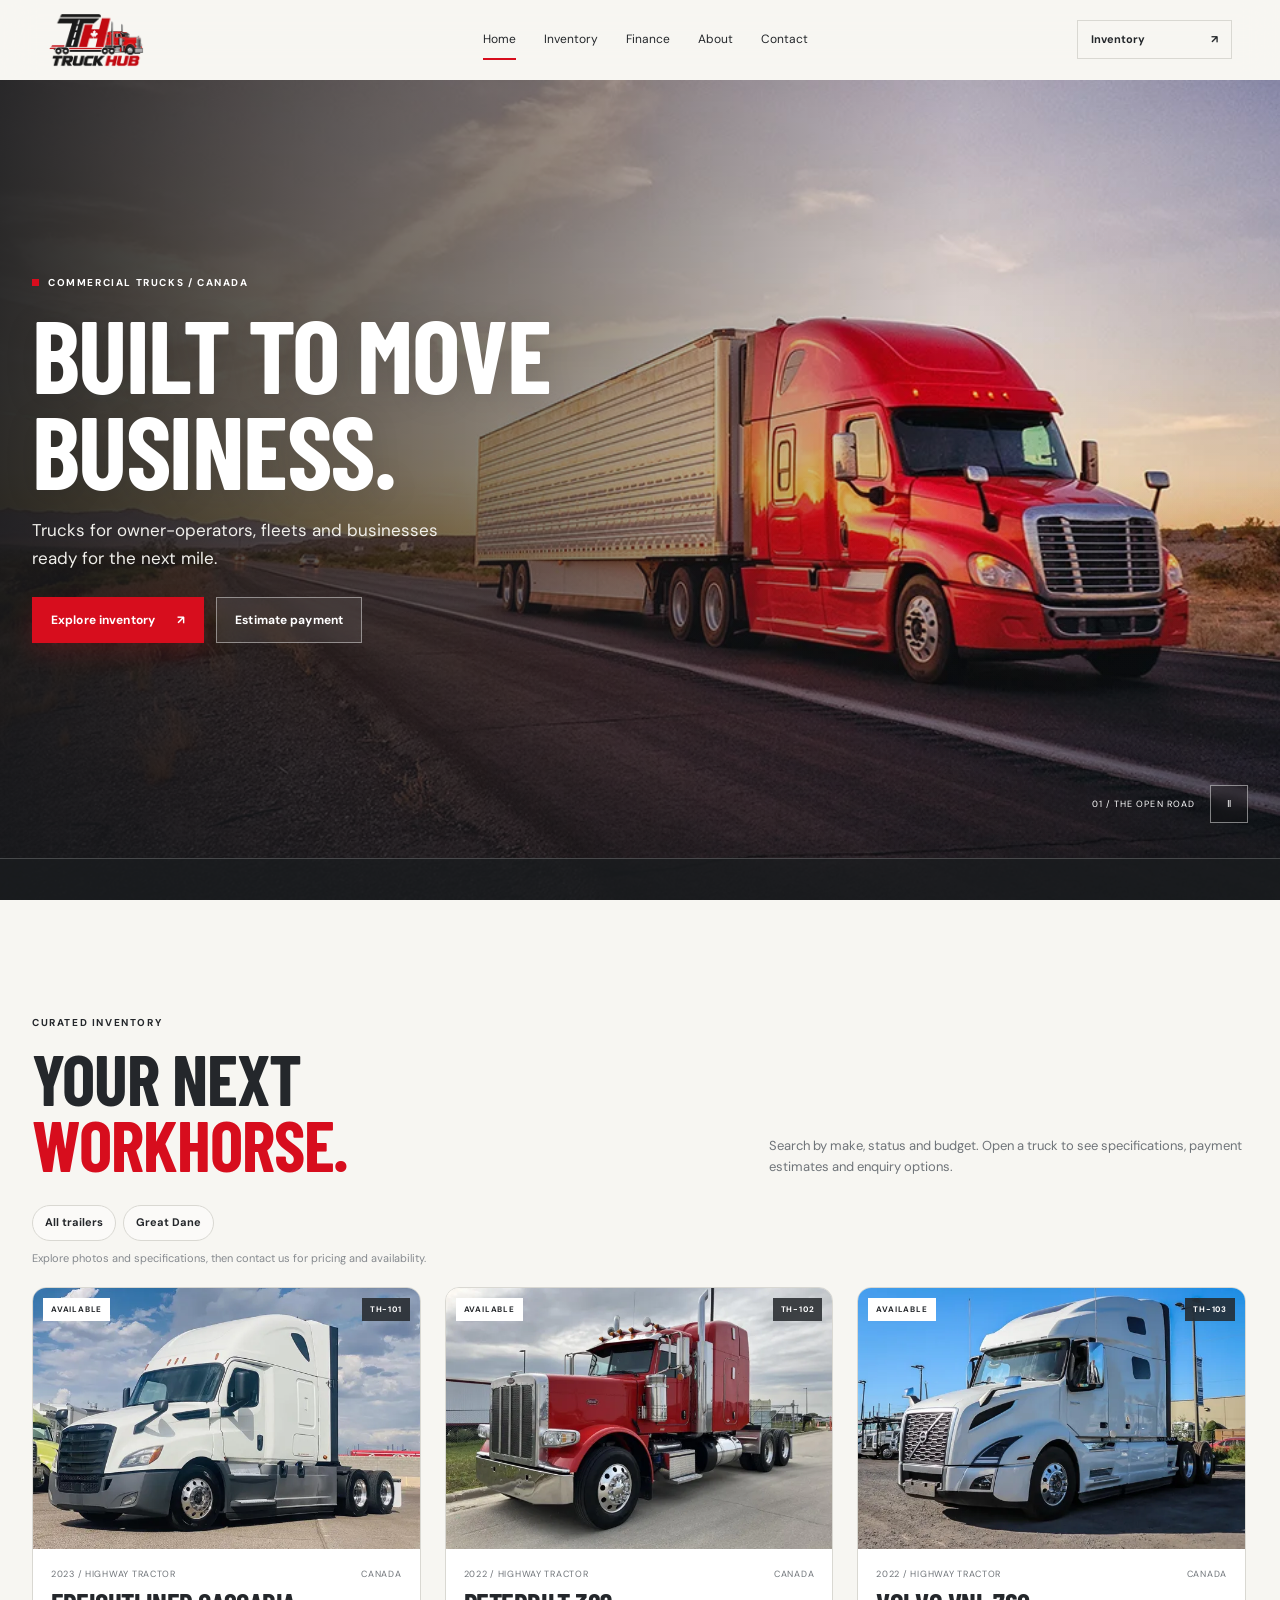
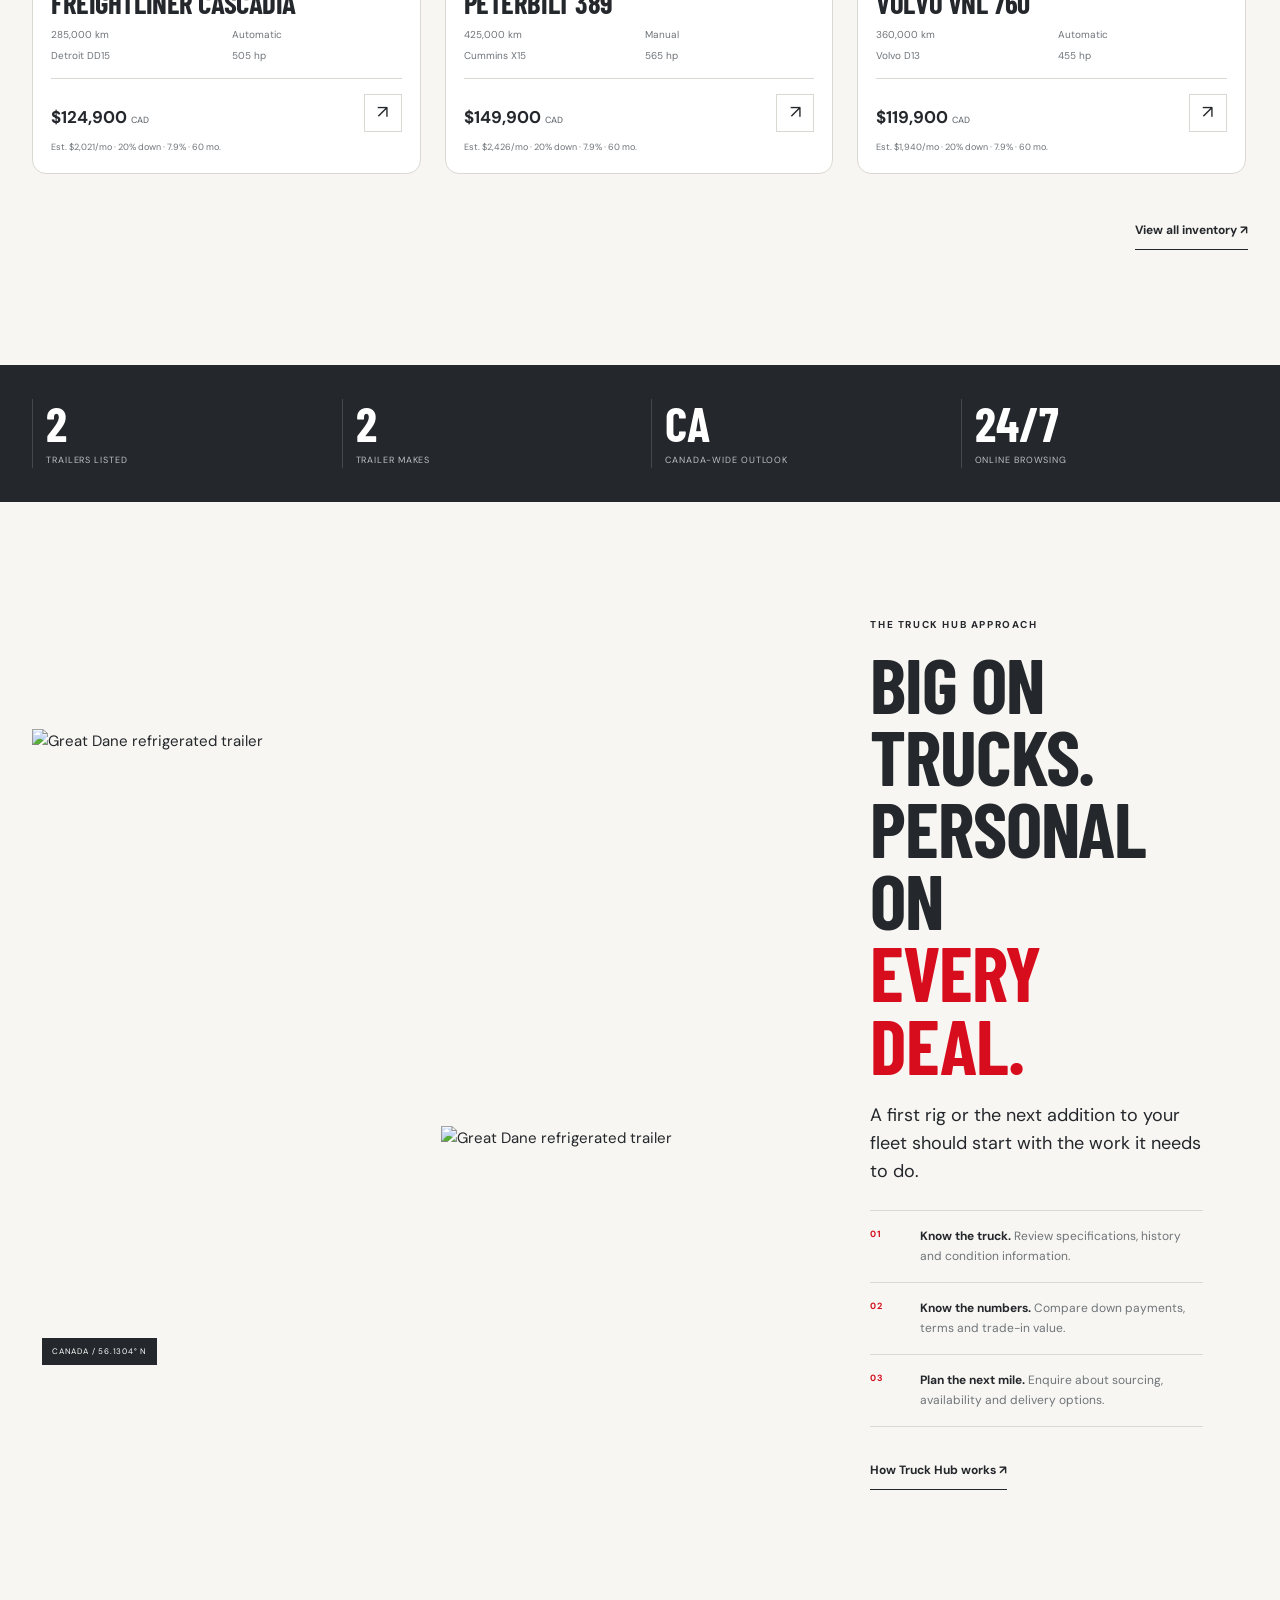
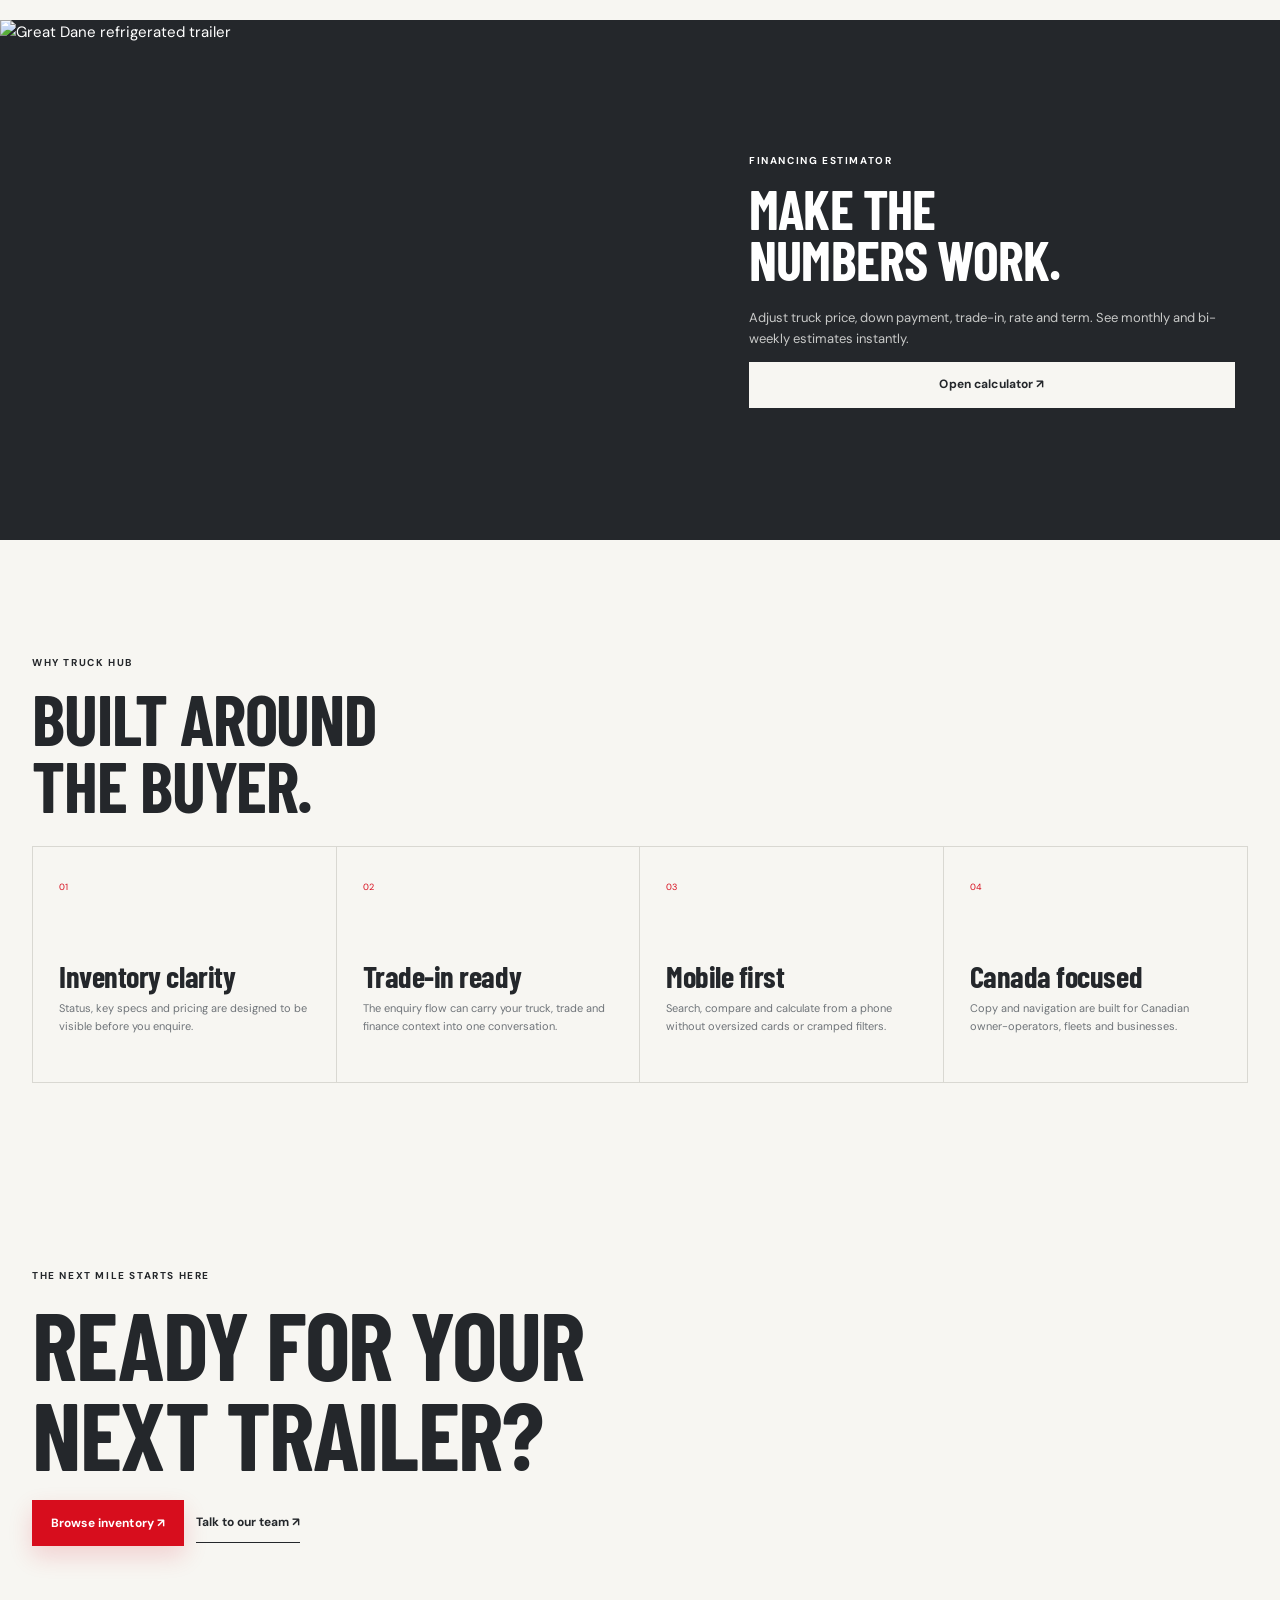
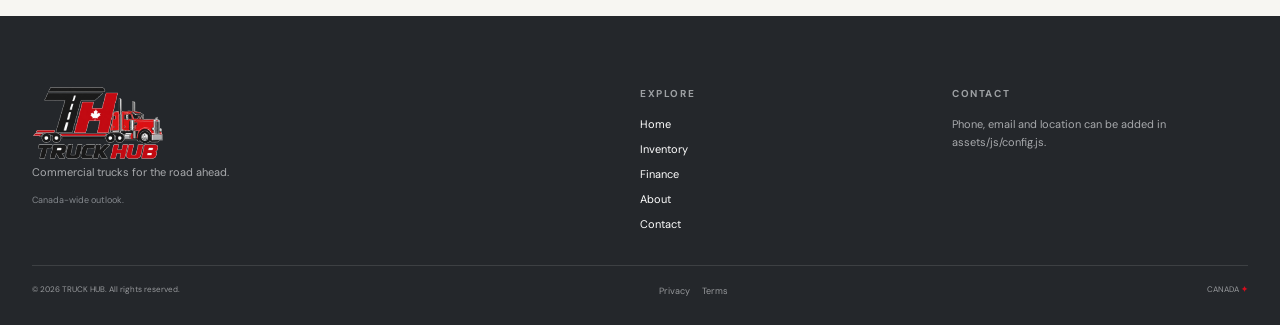
==== commit 687b0174: "Add files via upload" ====
--- a/index.html
+++ b/index.html
@@ -39,7 +39,7 @@
   <div class="menu-top"><img src="assets/images/logo-transparent.png" alt="" width="1206" height="685"><button class="icon-button" data-close aria-label="Close menu">×</button></div>
   <span class="eyebrow">TRUCK HUB / CANADA</span>
   <nav aria-label="Mobile navigation"><a href="index.html" aria-current="page">Home</a><a href="inventory.html">Inventory</a><a href="finance.html">Finance</a><a href="about.html">About</a><a href="contact.html">Contact</a></nav>
-  <div class="menu-actions"><a class="button red" href="inventory.html">Browse trucks ↗</a><a class="button ghost" href="finance.html">Estimate payment</a></div>
+  <div class="menu-actions"><a class="button red" href="inventory.html">Browse trailers ↗</a><a class="button ghost" href="finance.html">Estimate payment</a></div>
   <p>Built to move business.</p>
 </dialog>
 <main id="main">
@@ -65,25 +65,25 @@
 
 <section class="wrap section reveal" id="featured">
   <div class="section-head"><div><span class="eyebrow">CURATED INVENTORY</span><h2>YOUR NEXT<br><em>WORKHORSE.</em></h2></div><p>Search by make, status and budget. Open a truck to see specifications, payment estimates and enquiry options.</p></div>
-  <div class="quick-chips" aria-label="Quick inventory filters"><a href="inventory.html?status=Available">Available now</a><a href="inventory.html?make=Peterbilt">Peterbilt</a><a href="inventory.html?make=Kenworth">Kenworth</a><a href="inventory.html?make=Freightliner">Freightliner</a><a href="inventory.html?make=Volvo">Volvo</a></div>
-  <p class="sample-note">Demonstration inventory. Photos, prices and specifications are illustrative until replaced with verified dealership listings.</p>
+  <div class="quick-chips" data-inventory-makes aria-label="Quick inventory filters"><a href="inventory.html">All trailers</a><a href="inventory.html?make=Great%20Dane">Great Dane</a></div>
+  <p class="sample-note">Explore photos and specifications, then contact us for pricing and availability.</p>
   <div id="featured-trucks" class="truck-rail"></div>
   <div class="section-foot"><a class="text-link" href="inventory.html">View all inventory ↗</a></div>
 </section>
 
 <section class="signal-band">
   <div class="wrap signal-grid">
-    <div><strong data-count="8">0</strong><span>sample trucks</span></div><div><strong data-count="4">0</strong><span>major makes</span></div><div><strong>CA</strong><span>Canada-wide outlook</span></div><div><strong>24/7</strong><span>online browsing</span></div>
+    <div><strong data-count="2" data-inventory-count>2</strong><span>trailers listed</span></div><div><strong data-count="2" data-make-count>2</strong><span>trailer makes</span></div><div><strong>CA</strong><span>Canada-wide outlook</span></div><div><strong>24/7</strong><span>online browsing</span></div>
   </div>
 </section>
 
 <section class="wrap split-story section reveal">
-  <div class="media-stack"><figure class="media-main"><img src="assets/images/peterbilt.webp" alt="Peterbilt highway tractor" width="1280" height="960" loading="lazy"></figure><figure class="media-small"><img src="assets/images/kenworth.webp" alt="Kenworth highway tractor" width="1024" height="768" loading="lazy"></figure><span class="map-mark">CANADA / 56.1304° N</span></div>
+  <div class="media-stack"><figure class="media-main"><img src="assets/images/trailers/great-dane-2019/01.webp" alt="Great Dane refrigerated trailer" width="1280" height="960" loading="lazy"></figure><figure class="media-small"><img src="assets/images/trailers/great-dane-2019/02.webp" alt="Great Dane refrigerated trailer" width="1024" height="768" loading="lazy"></figure><span class="map-mark">CANADA / 56.1304° N</span></div>
   <div class="story-copy"><span class="eyebrow">THE TRUCK HUB APPROACH</span><h2>BIG ON TRUCKS.<br>PERSONAL ON<br><em>EVERY DEAL.</em></h2><p class="lead">A first rig or the next addition to your fleet should start with the work it needs to do.</p><div class="process-list"><div><b>01</b><span><strong>Know the truck.</strong> Review specifications, history and condition information.</span></div><div><b>02</b><span><strong>Know the numbers.</strong> Compare down payments, terms and trade-in value.</span></div><div><b>03</b><span><strong>Plan the next mile.</strong> Enquire about sourcing, availability and delivery options.</span></div></div><a class="text-link" href="about.html">How Truck Hub works ↗</a></div>
 </section>
 
 <section class="finance-banner reveal">
-  <div class="finance-image"><img src="assets/images/freightliner.webp" alt="Freightliner commercial truck" width="1600" height="1091" loading="lazy"></div>
+  <div class="finance-image"><img src="assets/images/trailers/great-dane-2019/03.webp" alt="Great Dane refrigerated trailer" width="1600" height="1091" loading="lazy"></div>
   <div class="finance-panel"><span class="eyebrow light">FINANCING ESTIMATOR</span><h2>MAKE THE<br>NUMBERS <em>WORK.</em></h2><p>Adjust truck price, down payment, trade-in, rate and term. See monthly and bi-weekly estimates instantly.</p><a class="button pearl" href="finance.html">Open calculator ↗</a></div>
 </section>
 
@@ -92,14 +92,14 @@
   <div class="feature-grid"><article><span>01</span><h3>Inventory clarity</h3><p>Status, key specs and pricing are designed to be visible before you enquire.</p></article><article><span>02</span><h3>Trade-in ready</h3><p>The enquiry flow can carry your truck, trade and finance context into one conversation.</p></article><article><span>03</span><h3>Mobile first</h3><p>Search, compare and calculate from a phone without oversized cards or cramped filters.</p></article><article><span>04</span><h3>Canada focused</h3><p>Copy and navigation are built for Canadian owner-operators, fleets and businesses.</p></article></div>
 </section>
 
-<section class="sold-strip wrap reveal"><div><span class="eyebrow">RECENTLY SOLD / SAMPLE</span><h2>PROOF OF<br><em>MOMENTUM.</em></h2></div><div id="sold-trucks" class="sold-list"></div></section>
 
-<section class="wrap final-cta reveal"><span class="eyebrow">THE NEXT MILE STARTS HERE</span><h2>READY FOR YOUR<br>NEXT TRUCK?</h2><div class="actions"><a class="button red" href="inventory.html">Browse inventory ↗</a><a class="text-link" href="contact.html">Talk to our team ↗</a></div></section>
+
+<section class="wrap final-cta reveal"><span class="eyebrow">THE NEXT MILE STARTS HERE</span><h2>READY FOR YOUR<br>NEXT TRAILER?</h2><div class="actions"><a class="button red" href="inventory.html">Browse inventory ↗</a><a class="text-link" href="contact.html">Talk to our team ↗</a></div></section>
 </main><footer class="site-footer">
   <div class="footer-grid wrap">
     <div class="footer-brand"><img src="assets/images/logo-transparent.png" alt="Truck Hub" width="1206" height="685"><p>Commercial trucks for the road ahead.</p><span>Canada-wide outlook.</span></div>
     <div><span class="eyebrow">EXPLORE</span><nav><a href="index.html" aria-current="page">Home</a><a href="inventory.html">Inventory</a><a href="finance.html">Finance</a><a href="about.html">About</a><a href="contact.html">Contact</a></nav></div>
-    <div><span class="eyebrow">CONTACT</span><p class="contact-placeholder" data-contact-summary>Phone, email and location can be added in <code>assets/js/config.js</code>.</p><div class="social-row" data-socials></div></div>
+    <div><span class="eyebrow">CONTACT</span><p class="contact-placeholder" data-contact-summary><span class="contact-summary-row"><strong>Phone: </strong><a href="tel:+17789561131">+1 778-956-1131</a></span><span class="contact-summary-row"><strong>Second phone: </strong><a href="tel:+16049913131">+1 604-991-3131</a></span><span class="contact-summary-row"><strong>Email: </strong><a href="mailto:admin.truckhubsalesinc@gmail.com">admin.truckhubsalesinc@gmail.com</a></span><span class="contact-summary-row"><strong>Office address: </strong>12772 82 Ave, Surrey, BC V3W 6W1</span><span class="contact-summary-row"><strong>Yard address: </strong>12090 104 Ave, Surrey, BC V3V 3G7</span></p><div class="social-row" data-socials></div></div>
   </div>
   <div class="footer-bottom wrap"><span>© 2026 TRUCK HUB. All rights reserved.</span><div><button data-legal="privacy">Privacy</button><button data-legal="terms">Terms</button></div><span>CANADA <b>✦</b></span></div>
 </footer>
--- a/assets/css/style.css
+++ b/assets/css/style.css
@@ -58,3 +58,132 @@
 
 @media(max-width:380px){.wrap{width:calc(100% - 28px)}.hero-copy h1{font-size:3.7rem}.inventory-grid{grid-template-columns:1fr 1fr;gap:7px}.inventory-grid .truck-card h3{font-size:1.18rem}.inventory-grid .truck-card-body{padding:9px}.feature-grid{grid-template-columns:1fr}.feature-grid article{border-right:0}.menu-actions{grid-template-columns:1fr}}
 @media(prefers-reduced-motion:reduce){html{scroll-behavior:auto}*,*:before,*:after{animation:none!important;transition:none!important}.js-motion .reveal{opacity:1!important;transform:none!important}.road-lines{display:none}}
+
+/* Mobile readability pass — balanced typography for phones */
+@media(max-width:700px){
+  :root{--header:72px}
+  body{font-size:16px;line-height:1.58}
+  .wrap{width:calc(100% - 32px)}
+  .section{padding-block:66px}
+
+  h1{font-size:clamp(3.15rem,13.5vw,4.45rem);line-height:.94}
+  h2{font-size:clamp(2.55rem,10.5vw,3.45rem);line-height:.96}
+  h3{font-size:2rem}
+  p{font-size:14px;line-height:1.62}
+  .lead{font-size:16px;line-height:1.6}
+  .eyebrow{font-size:11px;letter-spacing:.13em;margin-bottom:13px}
+  .sample-note,.form-note{font-size:12px;line-height:1.55}
+
+  .site-header{padding-inline:16px}
+  .brand{width:138px;height:50px}
+  .menu-toggle{width:44px;height:44px}
+  .menu-toggle span{width:19px}
+  .mobile-menu{padding:22px 18px 34px}
+  .mobile-menu nav a{font-size:2.65rem;padding:17px 0}
+  .mobile-menu>p{font-size:12px}
+
+  .button{min-height:48px;padding:12px 18px;font-size:13px;gap:16px}
+  .text-link,.plain{font-size:13px}
+  .icon-button{width:44px;height:44px}
+
+  .hero-inner{padding-bottom:96px}
+  .hero-copy h1{font-size:clamp(3.9rem,16vw,5.2rem);line-height:.9;margin-bottom:18px}
+  .hero-copy p{font-size:15px;line-height:1.55;max-width:34ch}
+  .hero-side{font-size:10px}
+  .marquee>div{font-size:10px}
+
+  .section-head{gap:14px;margin-bottom:25px}
+  .section-head>p{font-size:14px;line-height:1.58}
+  .quick-chips a,.quick-chips button{font-size:12px;padding:9px 13px}
+
+  .truck-card-body{padding:16px}
+  .truck-meta{font-size:10px;line-height:1.4}
+  .truck-card h3{font-size:1.9rem;line-height:1;margin-bottom:12px}
+  .specs{font-size:11px;line-height:1.45}
+  .status-badge,.stock-label{font-size:9px;padding:6px 8px}
+  .price{font-size:18px}
+  .price small{font-size:10px}
+  .estimate{font-size:10px;line-height:1.45}
+
+  .signal-grid strong{font-size:2.45rem}
+  .signal-grid span{font-size:10px;line-height:1.4}
+
+  .page-hero{padding:46px 0 32px}
+  .page-hero h1{font-size:clamp(3.25rem,13.5vw,4.4rem)}
+  .page-hero p{font-size:14px;line-height:1.6}
+
+  .inventory-shell{padding-top:24px}
+  .results-row{font-size:12px}
+  .inventory-grid{gap:10px}
+  .inventory-grid .truck-card-body{padding:12px}
+  .inventory-grid .truck-card h3{font-size:1.5rem;line-height:1.02;margin-bottom:9px}
+  .inventory-grid .specs span{font-size:10.5px;line-height:1.4;margin-bottom:4px}
+  .inventory-grid .truck-meta{font-size:9.5px}
+  .inventory-grid .price{font-size:15px}
+  .inventory-grid .card-arrow{width:34px;height:34px;font-size:17px}
+  .filter-button b{font-size:10px}
+  .filter-sheet h2{font-size:3.15rem}
+  .form-grid label{font-size:12px;line-height:1.35}
+  input,select,textarea{font-size:14px;min-height:48px;padding:12px 11px}
+  .sort-field select{height:48px}
+
+  .calc-inputs{padding:24px 18px}
+  .calc-field label{font-size:13px}
+  .calc-field output{font-size:13px}
+  .number-input{font-size:14px}
+  .field-suffix span{font-size:12px}
+  .error{font-size:12px}
+  .payment-panel{padding:25px 18px}
+  .payment-number strong{font-size:3.55rem}
+  .payment-number span,.biweekly{font-size:12px}
+  .legend{font-size:10px}
+  .payment-panel dl>div{font-size:11.5px}
+  .payment-panel>p{font-size:10.5px;line-height:1.5}
+  .enquiry-card h2{font-size:3.25rem}
+  .form-result textarea{font-size:12px}
+
+  .about-overlay{font-size:10px}
+  .values-grid span{font-size:10px}
+  .values-grid h3{font-size:2.5rem}
+  .values-grid p{font-size:14px;line-height:1.58}
+  .tradein-panel h2{font-size:3rem}
+
+  .contact-panel h2{font-size:3.15rem}
+  .contact-panel p{font-size:14px;line-height:1.6}
+  .contact-actions a{font-size:12px;padding:10px 12px}
+  .contact-panel dt{font-size:10px}
+  .contact-panel dd{font-size:13px}
+  .faq-list summary{font-size:13.5px}
+  .faq-list p{font-size:13px;line-height:1.6}
+
+  .truck-page-copy h1{font-size:3.75rem}
+  .truck-page-price{font-size:27px}
+  .truck-page-note{font-size:12px}
+  .spec-grid dt{font-size:10px}
+  .spec-grid dd{font-size:12.5px}
+  .share-row,.share-row button{font-size:11.5px}
+
+  .footer-brand p{font-size:13px}
+  .footer-brand>span{font-size:10.5px}
+  .site-footer nav a{font-size:12.5px}
+  .site-footer p{font-size:12.5px}
+  .footer-bottom{font-size:10px}
+  .footer-bottom button{font-size:10.5px}
+  .social-row a{font-size:10.5px}
+  .mobile-dock{height:62px}
+  .mobile-dock a{font-size:11px;gap:7px}
+  .mobile-dock span{font-size:15px}
+  .legal-dialog p{font-size:13px}
+}
+
+@media(max-width:380px){
+  .wrap{width:calc(100% - 28px)}
+  body{font-size:15.5px}
+  .hero-copy h1{font-size:3.85rem}
+  .inventory-grid{gap:8px}
+  .inventory-grid .truck-card-body{padding:10px}
+  .inventory-grid .truck-card h3{font-size:1.4rem}
+  .inventory-grid .specs span{font-size:10px}
+  .inventory-grid .price{font-size:14px}
+  .mobile-dock a{font-size:10.5px}
+}
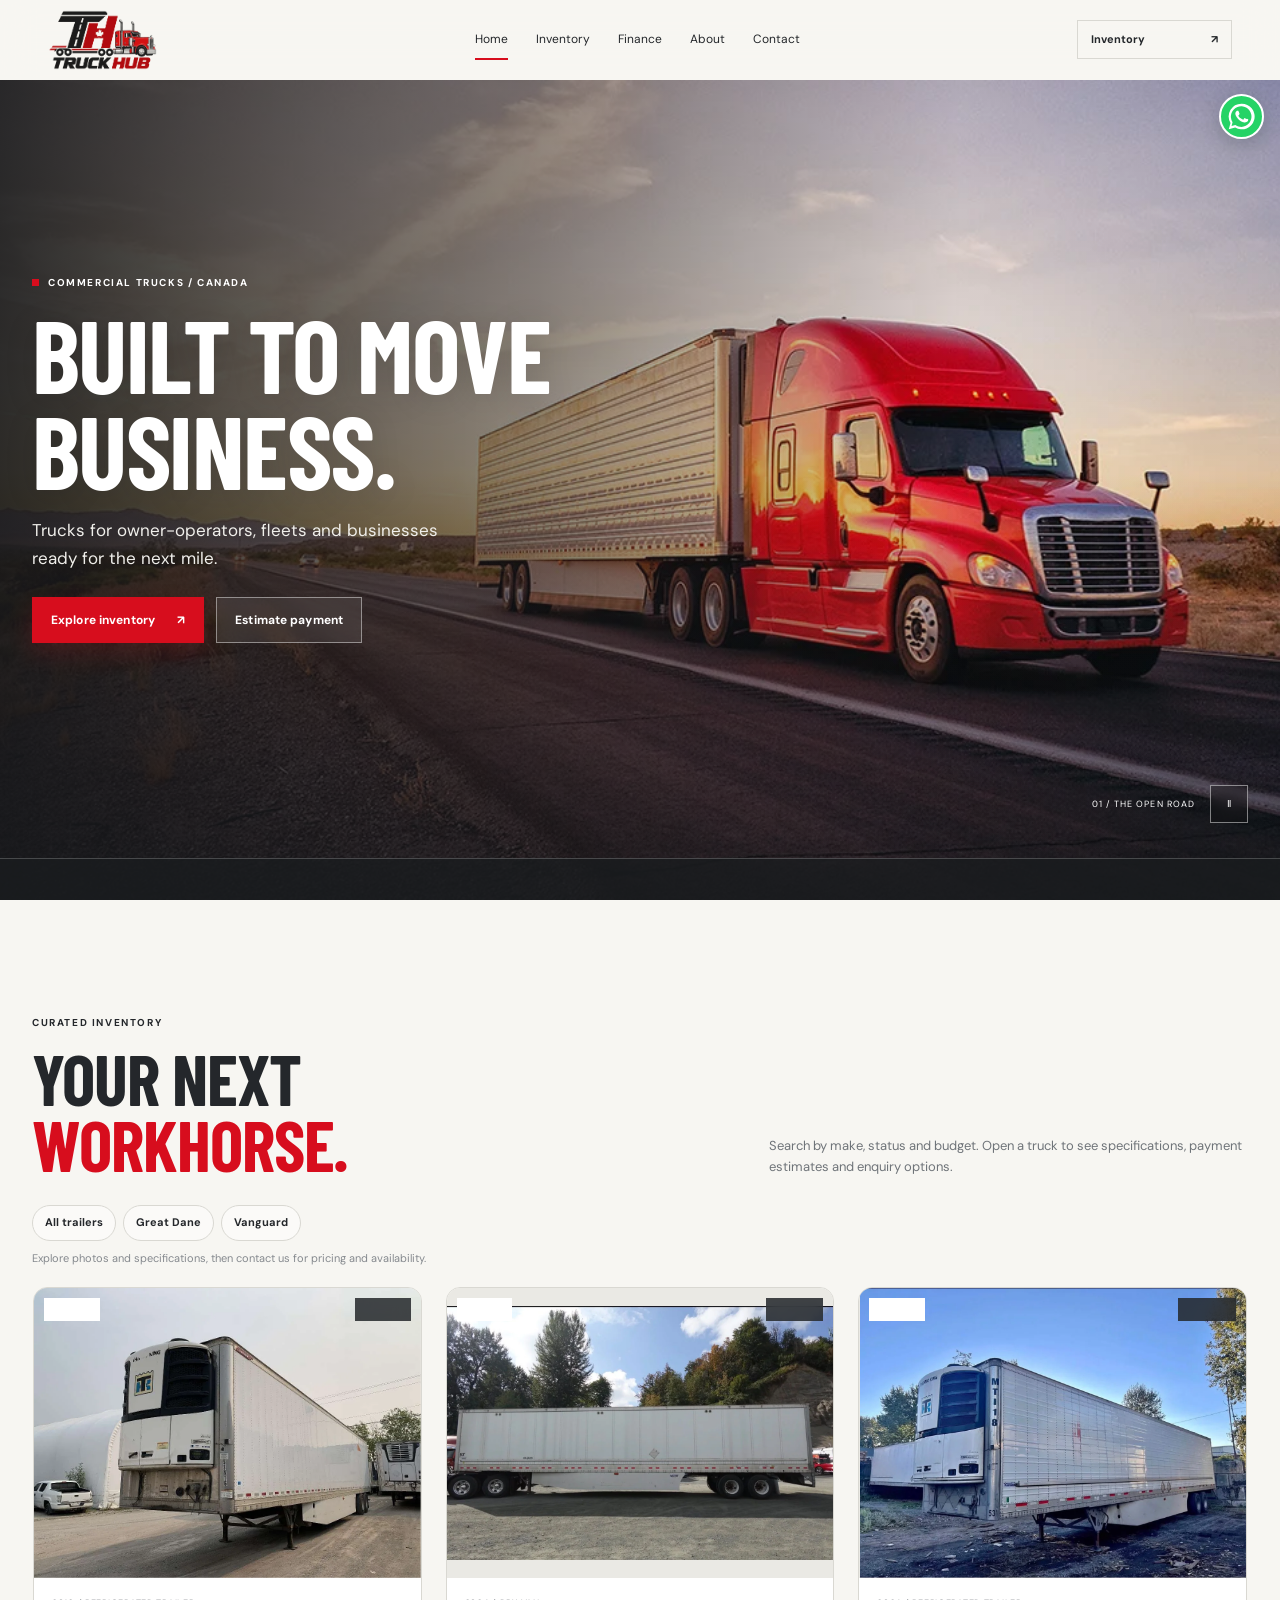
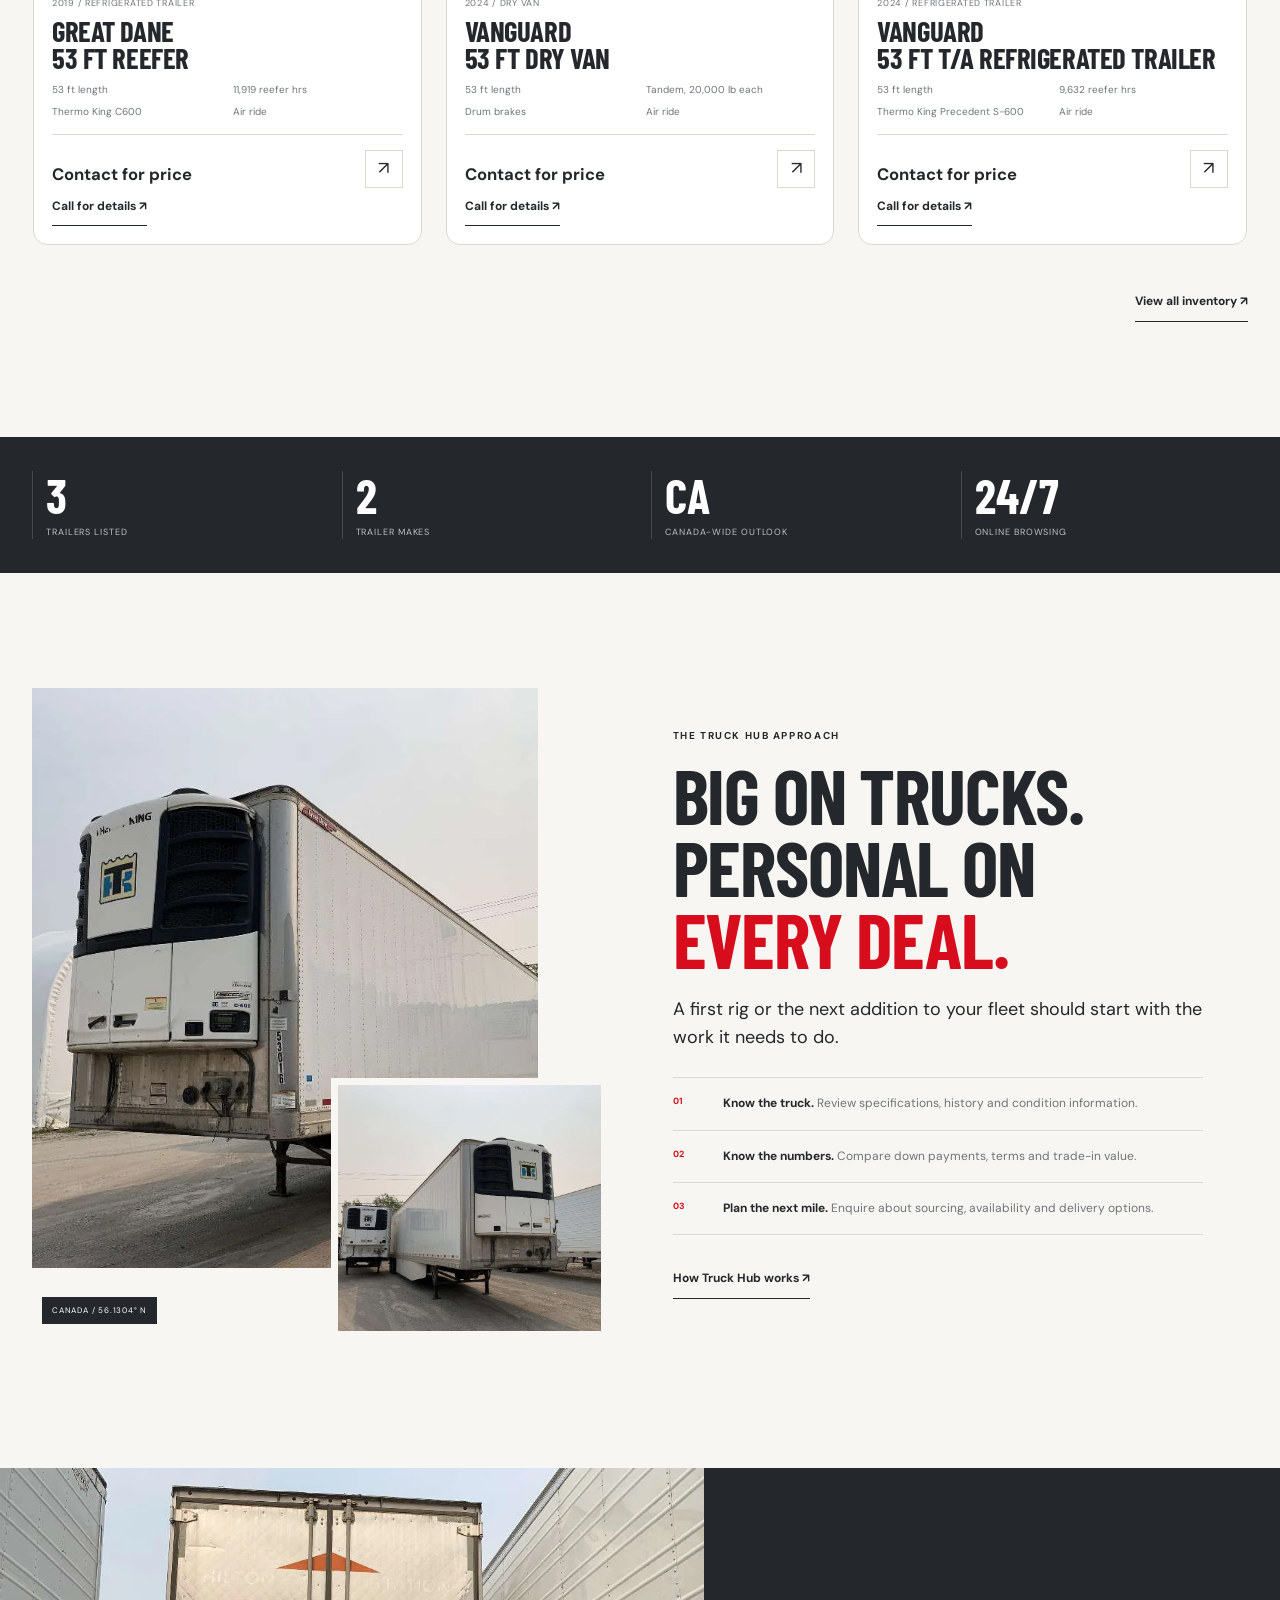
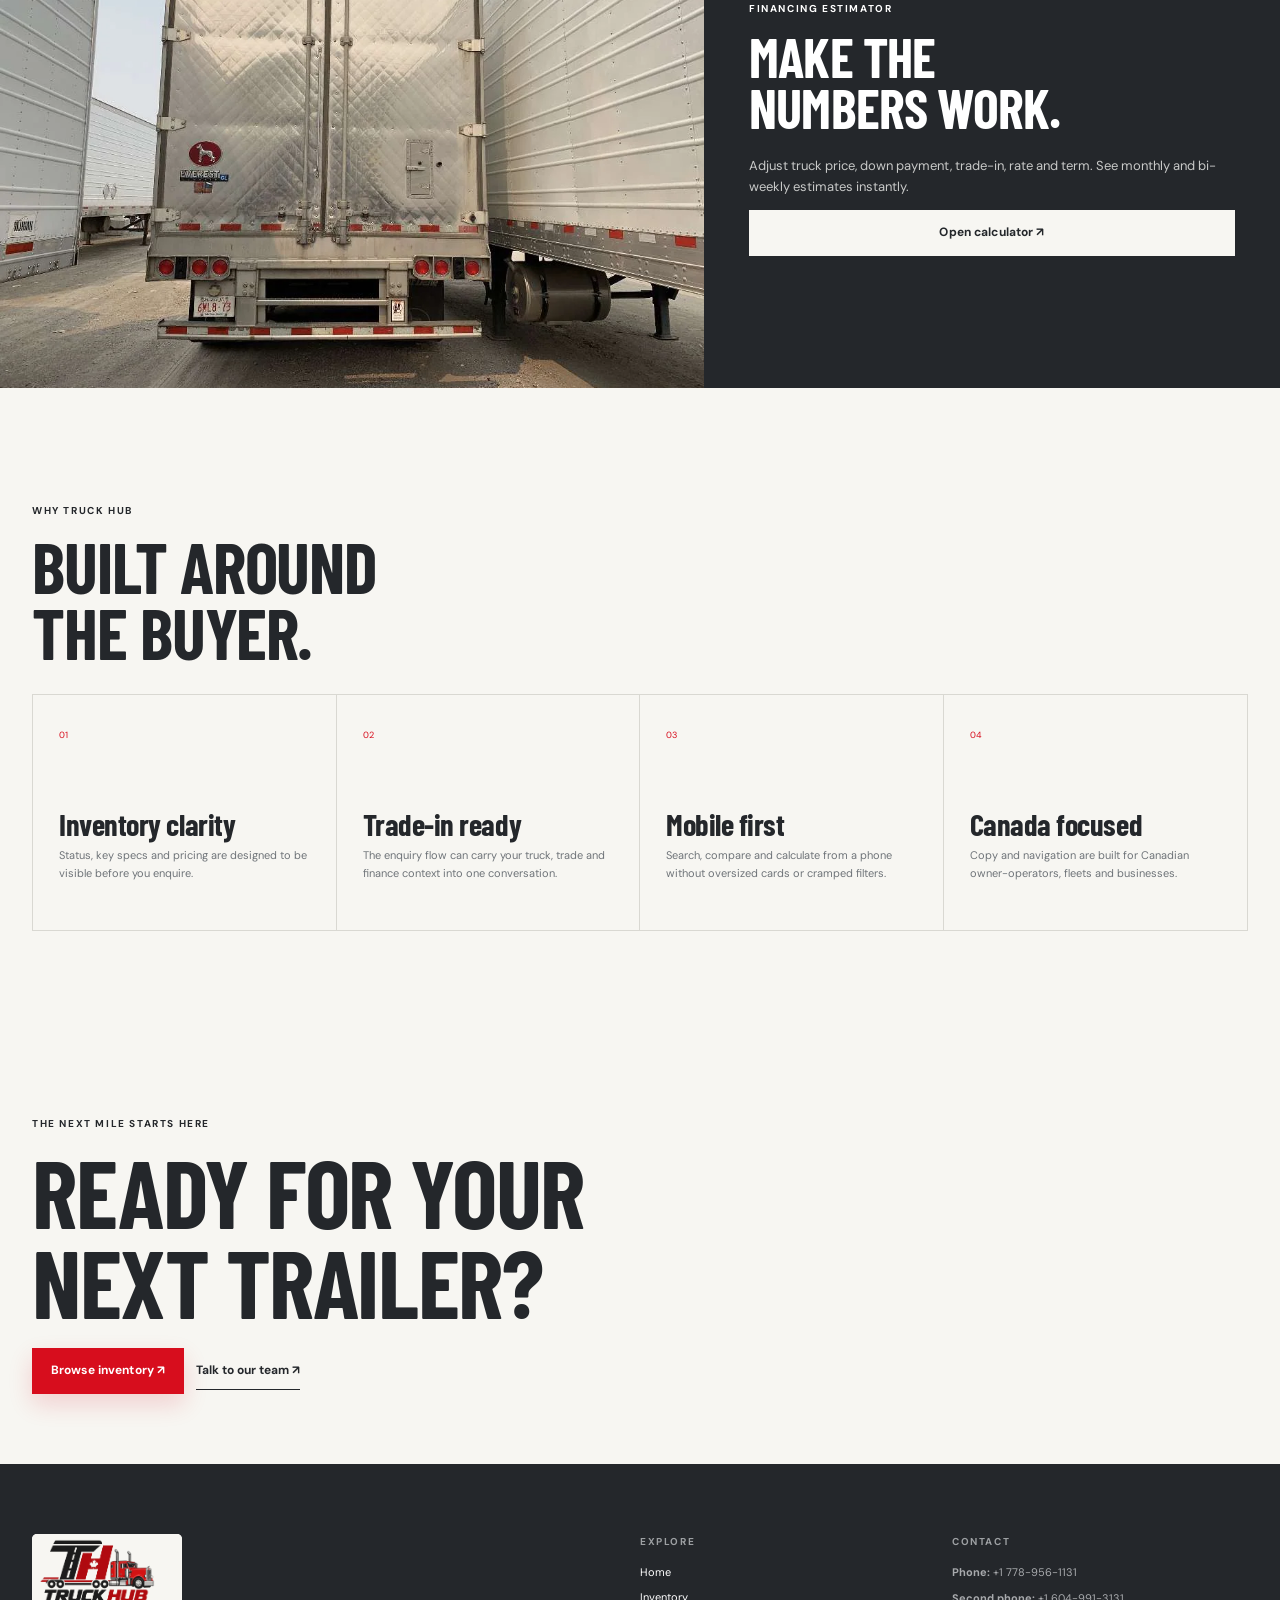
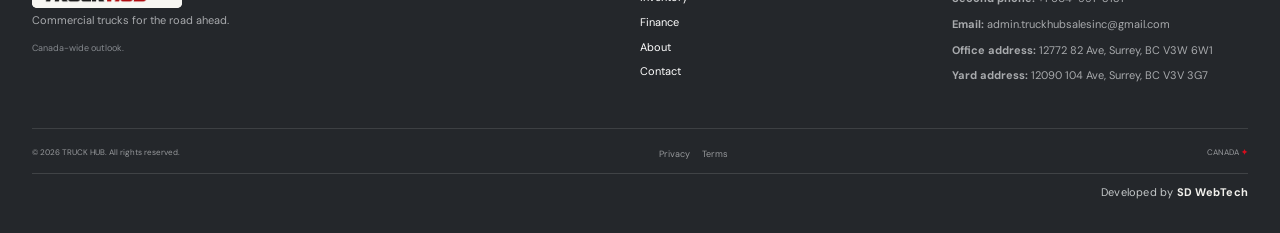
==== commit 59350b44: "Add files via upload" ====
--- a/index.html
+++ b/index.html
@@ -15,7 +15,7 @@
   <meta property="og:image" content="assets/images/og-truck-hub.jpg">
   <meta name="twitter:card" content="summary_large_image">
   <link id="canonical-url" rel="canonical" href="">
-  <link rel="icon" href="assets/images/logo-transparent.png" type="image/png">
+  <link rel="icon" href="assets/images/favicon-truckhub.png" type="image/png">
   <link rel="manifest" href="manifest.webmanifest">
   <link rel="preconnect" href="https://fonts.googleapis.com">
   <link rel="preconnect" href="https://fonts.gstatic.com" crossorigin>
@@ -29,24 +29,25 @@
 <a class="skip" href="#main">Skip to content</a>
 <header class="site-header" id="site-header">
   <a class="brand" href="index.html" aria-label="Truck Hub home">
-    <img src="assets/images/logo-transparent.png" alt="Truck Hub" width="1206" height="685">
+    <img src="assets/images/logo-transparent.png" alt="Truck Hub" width="1100" height="608">
   </a>
   <nav class="desktop-nav" aria-label="Main navigation"><a href="index.html" aria-current="page">Home</a><a href="inventory.html">Inventory</a><a href="finance.html">Finance</a><a href="about.html">About</a><a href="contact.html">Contact</a></nav>
   <a class="header-cta" href="inventory.html"><span>Inventory</span><b>↗</b></a>
   <button class="menu-toggle" type="button" aria-label="Open menu" aria-controls="mobile-menu" aria-expanded="false"><span></span><span></span></button>
 </header>
 <dialog class="mobile-menu" id="mobile-menu" aria-label="Navigation menu">
-  <div class="menu-top"><img src="assets/images/logo-transparent.png" alt="" width="1206" height="685"><button class="icon-button" data-close aria-label="Close menu">×</button></div>
-  <span class="eyebrow">TRUCK HUB / CANADA</span>
+  <div class="menu-top"><img src="assets/images/logo-transparent.png" alt="" width="1100" height="608"><button class="icon-button" data-close aria-label="Close menu">×</button></div>
+  <span class="eyebrow">NAVIGATION / CANADA</span>
   <nav aria-label="Mobile navigation"><a href="index.html" aria-current="page">Home</a><a href="inventory.html">Inventory</a><a href="finance.html">Finance</a><a href="about.html">About</a><a href="contact.html">Contact</a></nav>
-  <div class="menu-actions"><a class="button red" href="inventory.html">Browse trailers ↗</a><a class="button ghost" href="finance.html">Estimate payment</a></div>
-  <p>Built to move business.</p>
+  <div class="menu-actions"><a class="button red" href="inventory.html">Browse trailers <span aria-hidden="true">↗</span></a></div>
+  
 </dialog>
+<a class="home-whatsapp" href="https://wa.me/17789561131?text=Hello%20TruckHub%2C%20I%27m%20interested%20in%20your%20truck%20and%20trailer%20inventory.%20Could%20you%20please%20provide%20more%20information%3F" target="_blank" rel="noopener noreferrer" aria-label="Enquire with Truck Hub on WhatsApp" title="Chat with Truck Hub on WhatsApp"><svg aria-hidden="true" viewBox="0 0 32 32" xmlns="http://www.w3.org/2000/svg"><path fill="currentColor" d="M16 .8A15.1 15.1 0 0 0 3 23.6L.9 31l7.6-2a15.2 15.2 0 1 0 7.5-28.2Zm0 27.5c-2.4 0-4.8-.7-6.8-2l-.5-.3-4.5 1.2 1.2-4.4-.3-.5A12.2 12.2 0 1 1 16 28.3Zm6.7-9.1c-.4-.2-2.2-1.1-2.5-1.2-.3-.1-.6-.2-.8.2-.2.3-.9 1.2-1.1 1.4-.2.2-.4.3-.8.1a10 10 0 0 1-3-1.8 11.2 11.2 0 0 1-2.1-2.6c-.2-.4 0-.6.2-.8l.6-.7c.2-.2.3-.4.4-.7.1-.2 0-.5 0-.7l-1.1-2.6c-.3-.7-.6-.6-.8-.6h-.7c-.3 0-.7.1-1 .5-.3.4-1.3 1.3-1.3 3.1s1.3 3.5 1.5 3.7c.2.2 2.6 4 6.4 5.6.9.4 1.6.6 2.2.7.9.3 1.7.2 2.4.1.7-.1 2.2-.9 2.5-1.8.3-.9.3-1.7.2-1.8-.1-.2-.3-.3-.7-.5Z"/></svg></a>
 <main id="main">
 <section class="hero-video" aria-label="Truck Hub introduction">
   <div class="hero-media" aria-hidden="true">
     <video autoplay muted loop playsinline preload="metadata" poster="assets/images/hero.webp" data-hero-video>
-      <source media="(max-width: 700px)" src="assets/video/hero-drive-mobile.mp4" type="video/mp4">
+      <source src="https://videos.pexels.com/video-files/17899033/17899033-hd_1920_1080_24fps.mp4" type="video/mp4">
       <source src="assets/video/hero-drive.mp4" type="video/mp4">
     </video>
     <div class="hero-wash"></div><div class="road-lines"><i></i><i></i><i></i></div>
@@ -97,11 +98,12 @@
 <section class="wrap final-cta reveal"><span class="eyebrow">THE NEXT MILE STARTS HERE</span><h2>READY FOR YOUR<br>NEXT TRAILER?</h2><div class="actions"><a class="button red" href="inventory.html">Browse inventory ↗</a><a class="text-link" href="contact.html">Talk to our team ↗</a></div></section>
 </main><footer class="site-footer">
   <div class="footer-grid wrap">
-    <div class="footer-brand"><img src="assets/images/logo-transparent.png" alt="Truck Hub" width="1206" height="685"><p>Commercial trucks for the road ahead.</p><span>Canada-wide outlook.</span></div>
+    <div class="footer-brand"><img src="assets/images/logo-transparent.png" alt="Truck Hub" width="1100" height="608"><p>Commercial trucks for the road ahead.</p><span>Canada-wide outlook.</span></div>
     <div><span class="eyebrow">EXPLORE</span><nav><a href="index.html" aria-current="page">Home</a><a href="inventory.html">Inventory</a><a href="finance.html">Finance</a><a href="about.html">About</a><a href="contact.html">Contact</a></nav></div>
     <div><span class="eyebrow">CONTACT</span><p class="contact-placeholder" data-contact-summary><span class="contact-summary-row"><strong>Phone: </strong><a href="tel:+17789561131">+1 778-956-1131</a></span><span class="contact-summary-row"><strong>Second phone: </strong><a href="tel:+16049913131">+1 604-991-3131</a></span><span class="contact-summary-row"><strong>Email: </strong><a href="mailto:admin.truckhubsalesinc@gmail.com">admin.truckhubsalesinc@gmail.com</a></span><span class="contact-summary-row"><strong>Office address: </strong>12772 82 Ave, Surrey, BC V3W 6W1</span><span class="contact-summary-row"><strong>Yard address: </strong>12090 104 Ave, Surrey, BC V3V 3G7</span></p><div class="social-row" data-socials></div></div>
   </div>
   <div class="footer-bottom wrap"><span>© 2026 TRUCK HUB. All rights reserved.</span><div><button data-legal="privacy">Privacy</button><button data-legal="terms">Terms</button></div><span>CANADA <b>✦</b></span></div>
+  <div class="developer-credit wrap">Developed by <strong>SD WebTech</strong></div>
 </footer>
 <div class="mobile-dock" aria-label="Quick actions">
   <a href="contact.html" data-dock-enquire><span>✦</span> Enquire</a>
--- a/assets/css/style.css
+++ b/assets/css/style.css
@@ -187,3 +187,120 @@
   .inventory-grid .price{font-size:14px}
   .mobile-dock a{font-size:10.5px}
 }
+
+/* Contact information: distinct locations and readable long email addresses. */
+.contact-summary-row{display:block;margin-bottom:8px;overflow-wrap:anywhere}
+.contact-panel dd{overflow-wrap:anywhere}
+.contact-summary-row a:hover,.contact-panel dd a:hover{text-decoration:underline}
+
+/* Trailer inventory and true multi-photo gallery. */
+[hidden]{display:none!important}
+.trailer-card .truck-image-link{aspect-ratio:4/3;background:#eae9e4}
+.trailer-card .truck-image-link img{object-fit:contain}
+.trailer-card:hover .truck-image-link img{transform:none}
+.trailer-card .price{font-size:clamp(12px,1.3vw,17px)}
+.trailer-card .specs span{white-space:normal;overflow:visible}
+.truck-gallery-main{aspect-ratio:4/3}
+.truck-gallery-main img{object-fit:contain}
+.thumb-row{grid-template-columns:repeat(4,minmax(0,1fr));gap:8px}
+.thumb{aspect-ratio:4/3}
+.thumb img,.thumb:nth-child(2) img,.thumb:nth-child(3) img{object-fit:contain;object-position:center;transform:none}
+.gallery-navigation{display:flex;align-items:center;justify-content:space-between;gap:10px}
+.gallery-navigation button{border:1px solid var(--line);width:44px;height:44px;flex-shrink:0}
+#gallery-caption{font-size:12px;text-align:center}
+.truck-page-copy h1{font-size:clamp(2.5rem,4vw,4.5rem);overflow-wrap:break-word}
+@media(max-width:700px){.thumb-row{grid-template-columns:repeat(3,minmax(0,1fr))}.trailer-card .truck-card-body{padding:10px}.trailer-card .card-bottom{gap:5px}.trailer-card .text-link{font-size:11px}}
+
+.inspection-note{padding:12px 14px;border-left:3px solid #ae6600;background:#fff2dd;color:#754600;font-size:13px;font-weight:600}
+
+
+/* Critical small-screen overflow fixes. Keep existing Pearl / Graphite design. */
+.contact-grid > *, .contact-panel, .contact-form, .contact-panel dl, .contact-actions {min-width:0}
+.contact-panel h2, .page-hero h1 {overflow-wrap:break-word}
+.contact-panel dd, .contact-panel a, .contact-summary-row {overflow-wrap:anywhere}
+@media (max-width:450px){
+  .contact-panel h2 {font-size:clamp(2.25rem,9.7vw,3.15rem)}
+  .contact-grid {grid-template-columns:minmax(0,1fr)}
+  .form-grid {grid-template-columns:minmax(0,1fr) minmax(0,1fr)}
+  .contact-form .form-grid {grid-template-columns:minmax(0,1fr)}
+  .contact-form .form-grid .full {grid-column:auto}
+}
+@media (max-width:380px){
+  .page-hero h1 {font-size:clamp(2.7rem,12vw,3.25rem);overflow-wrap:anywhere}
+  .split-copy h2, .section h2 {overflow-wrap:anywhere}
+}
+
+
+/* Safe intrinsic sizing on very narrow devices: no palette or typography changes. */
+.page-hero > div, .page-hero > div > *, .calculator-card > *, .truck-page-layout > *, .split-copy > *, .footer-grid > * {min-width:0}
+.contact-grid, .calculator-card, .truck-page-layout, .split-copy, .footer-grid {max-width:100%}
+.contact-panel h2, .page-hero h1, .truck-page-copy h1 {max-width:100%}
+.contact-panel dd, .contact-panel dd a, .footer-grid, .footer-grid a {overflow-wrap:anywhere}
+.enquiry-form .form-grid > * {min-width:0}
+.enquiry-form :is(input, select, textarea) {max-width:100%}
+.enquiry-form button:disabled {opacity:.65;cursor:wait}
+@media(max-width:450px){
+  .page-hero > div, .contact-grid {grid-template-columns:minmax(0,1fr)}
+  .contact-panel h2 {font-size:clamp(2.25rem, 9.5vw, 3.15rem)}
+}
+@media(max-width:360px){
+  .page-hero h1 {font-size:clamp(2.55rem, 11.5vw, 3.25rem)}
+  .contact-panel h2 {font-size:clamp(2.05rem, 9vw, 2.65rem)}
+}
+
+/* Prevent intrinsic image/text width from expanding the homepage story grid. */
+.split-story > *, .media-stack, .story-copy {min-width:0;max-width:100%}
+@media(max-width:700px){.split-story{grid-template-columns:minmax(0,1fr)}}
+@media(min-width:701px){.split-story{grid-template-columns:repeat(2,minmax(0,1fr))}}
+@media(min-width:701px) and (max-width:1000px){.story-copy h2{font-size:clamp(3rem,6vw,3.6rem)}}
+
+/* 2026-10-29 site refinements: original Pearl/Graphite/Red design tokens unchanged. */
+/* Final supplied logo: cropped transparent original for clear header/footer readability. */
+.brand{width:150px;height:60px;flex-shrink:0}
+.brand img{object-fit:contain;object-position:left center}
+.menu-top img{width:142px;height:70px;object-fit:contain;object-position:left center}
+.footer-brand img{object-fit:contain;object-position:left center}
+/* Compact, right-hand mobile navigation drawer. Dialog remains modal and supports Escape/backdrop close. */
+.mobile-menu{
+  position:fixed;inset:0 0 0 auto;margin:0 0 0 auto;
+  width:min(352px,86vw);height:100dvh;max-height:100dvh;max-width:none;
+  padding:18px 19px max(24px,env(safe-area-inset-bottom));
+  background:var(--pearl);color:var(--graphite);border:0;
+  border-left:1px solid var(--line);box-shadow:-18px 0 50px #10121422;
+  overflow-y:auto;overscroll-behavior:contain;
+}
+.mobile-menu::backdrop{background:rgba(18,21,24,.62);backdrop-filter:blur(2px)}
+.mobile-menu .menu-top{margin:0 0 15px;min-height:70px;gap:12px}
+.mobile-menu .menu-top .icon-button{width:40px;height:40px;flex-shrink:0;border-color:var(--line);font-size:24px;background:#fff5;border-radius:8px}
+.mobile-menu>.eyebrow{font-size:10px;letter-spacing:.16em;margin:0 0 13px;color:var(--muted)}
+.mobile-menu nav{margin:0 0 20px;border-top:1px solid var(--line)}
+.mobile-menu nav a{
+  display:flex;align-items:center;justify-content:space-between;
+  min-height:51px;padding:11px 3px;border-bottom:1px solid var(--line);
+  font-family:var(--body);font-weight:700;font-size:16px;line-height:1.3;
+  letter-spacing:0;transition:color .18s ease,padding-left .18s ease;
+}
+.mobile-menu nav a::after{content:'↗';font-size:15px;font-weight:500;color:var(--muted)}
+.mobile-menu nav a[aria-current]{color:var(--red)}
+.mobile-menu nav a[aria-current]::after{color:var(--red)}
+.mobile-menu nav a:hover{padding-left:7px;color:var(--red)}
+.mobile-menu .menu-actions{display:grid;grid-template-columns:minmax(0,1fr);gap:0;margin-top:5px}
+.mobile-menu .menu-actions .button{width:100%;min-height:47px;justify-content:space-between;font-size:13px;border-radius:3px;padding:11px 15px}
+.mobile-menu>p{display:none}
+/* Home-only floating WhatsApp entry point. WhatsApp brand green is limited to the icon. */
+.home-whatsapp{
+  position:fixed;top:calc(var(--header) + 14px);right:max(16px,env(safe-area-inset-right));z-index:49;
+  display:grid;place-items:center;width:45px;height:45px;border-radius:50%;
+  background:#25D366;color:white;box-shadow:0 5px 19px #0e271a37;
+  border:2px solid #fff;transition:transform .2s,box-shadow .2s;
+}
+.home-whatsapp svg{height:27px;width:27px;display:block}
+.home-whatsapp:hover{transform:translateY(-2px);box-shadow:0 7px 23px #0e271a4d}
+.home-whatsapp:focus-visible{outline:3px solid var(--graphite);outline-offset:3px}
+.developer-credit{padding-top:10px;padding-bottom:6px;margin-top:10px;border-top:1px solid #ffffff21;text-align:center;color:#c4c8c9;font-size:11px;letter-spacing:.02em}
+.developer-credit strong{font-weight:700;color:#f2f1ed}
+@media(max-width:380px){.brand{width:135px}.mobile-menu nav a{font-size:15px;min-height:49px}.mobile-menu .menu-top img{width:120px}}
+@media(min-width:860px){.mobile-menu{display:none}.developer-credit{text-align:right}}
+@media(prefers-reduced-motion:reduce){.home-whatsapp{transition:none}}
+/* Keep the exact black/red brand legible against the graphite footer. */
+.footer-brand img{background:var(--pearl);padding:5px 7px;border-radius:5px}
